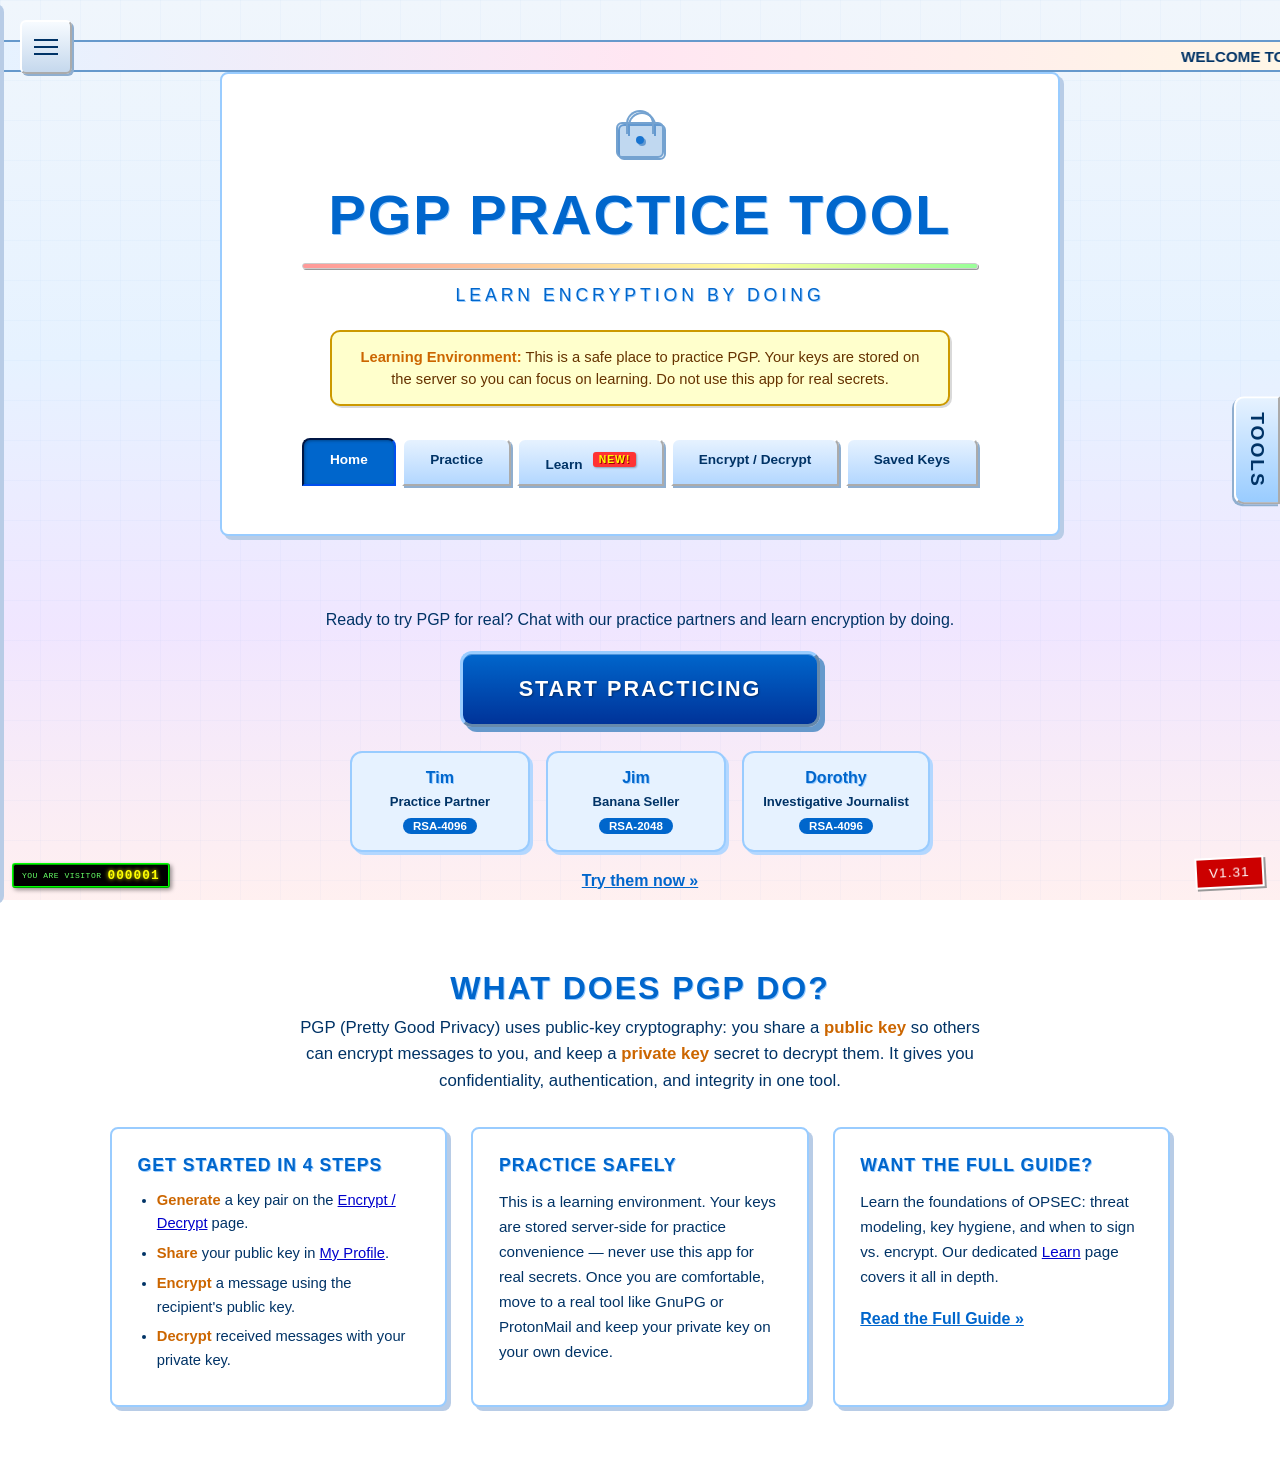
==== index.html @ 7c1e0d6d "V1.31: restyle left sidebar nav links for better spacing and clarity Removed old purple base styles " ====
<!DOCTYPE html>
<html lang="en">
<head>
    <meta charset="UTF-8">
    <meta name="viewport" content="width=device-width, initial-scale=1.0">
    <title>PGP Practice Tool</title>
    <style>
        * {
            margin: 0;
            padding: 0;
            box-sizing: border-box;
        }

        body {
            font-family: 'Segoe UI', Tahoma, Geneva, Verdana, sans-serif;
            background: linear-gradient(135deg, #1a1a2e 0%, #16213e 100%);
            min-height: 100vh;
        }

        /* Y2K retro-futuristic background grid */
        body::before {
            content: '';
            position: fixed;
            top: 0; left: 0; right: 0; bottom: 0;
            background:
                linear-gradient(rgba(157,78,221,0.04) 1px, transparent 1px),
                linear-gradient(90deg, rgba(157,78,221,0.04) 1px, transparent 1px);
            background-size: 44px 44px;
            pointer-events: none;
            z-index: -1;
        }
        body::after {
            content: '';
            position: fixed;
            top: 0; left: 0; right: 0; bottom: 0;
            background: repeating-linear-gradient(
                0deg,
                transparent,
                transparent 2px,
                rgba(0,0,0,0.06) 2px,
                rgba(0,0,0,0.06) 4px
            );
            pointer-events: none;
            z-index: 10000;
            opacity: 0.12;
        }


        /* Menu Button */
        .menu-btn {
            position: fixed;
            top: 20px;
            left: 20px;
            z-index: 1001;
            background: rgba(255, 255, 255, 0.1);
            border: 1px solid rgba(255, 255, 255, 0.2);
            border-radius: 10px;
            padding: 12px;
            cursor: pointer;
            backdrop-filter: blur(10px);
            transition: all 0.3s ease;
        }

        .menu-btn:hover {
            background: rgba(157, 78, 221, 0.3);
            border-color: #9d4edd;
        }

        .menu-btn span {
            display: block;
            width: 24px;
            height: 2px;
            background: #fff;
            margin: 5px 0;
            border-radius: 2px;
            transition: all 0.3s ease;
        }

        .menu-btn.active span:nth-child(1) {
            transform: rotate(45deg) translate(5px, 5px);
        }

        .menu-btn.active span:nth-child(2) {
            opacity: 0;
        }

        .menu-btn.active span:nth-child(3) {
            transform: rotate(-45deg) translate(5px, -5px);
        }

        /* Sidebar */
        .sidebar {
            position: fixed;
            top: 0;
            left: 0;
            width: 350px;
            height: 100vh;
            background: rgba(22, 33, 62, 0.98);
            border-right: 1px solid rgba(157, 78, 221, 0.3);
            padding: 80px 30px 30px 30px;
            transform: translateX(-100%);
            transition: transform 0.3s ease;
            z-index: 1000;
            overflow-y: auto;
        }

        .sidebar.active {
            transform: translateX(0);
        }

        .sidebar-overlay {
            position: fixed;
            top: 0;
            left: 0;
            width: 100%;
            height: 100%;
            background: rgba(0, 0, 0, 0.5);
            z-index: 999;
            opacity: 0;
            visibility: hidden;
            transition: all 0.3s ease;
        }

        .sidebar-overlay.active {
            opacity: 1;
            visibility: visible;
        }

        /* Sidebar Content */
        .sidebar h2 {
            color: #9d4edd;
            font-size: 1.5rem;
            margin-bottom: 1.5rem;
            text-transform: uppercase;
            letter-spacing: 2px;
        }

        .tabs {
            display: flex;
            margin-bottom: 1.5rem;
            border-bottom: 1px solid rgba(157, 78, 221, 0.3);
        }

        .tab-btn {
            flex: 1;
            padding: 12px;
            background: none;
            border: none;
            color: #c77dff;
            cursor: pointer;
            font-size: 0.9rem;
            text-transform: uppercase;
            letter-spacing: 1px;
            transition: all 0.3s ease;
            border-bottom: 2px solid transparent;
        }

        .tab-btn.active {
            color: #9d4edd;
            border-bottom-color: #9d4edd;
        }

        .tab-btn:hover {
            color: #9d4edd;
        }

        .tab-content {
            display: none;
        }

        .tab-content.active {
            display: block;
        }

        .form-group {
            margin-bottom: 1.2rem;
        }

        .form-group label {
            display: block;
            color: #c77dff;
            margin-bottom: 0.5rem;
            font-size: 0.85rem;
            text-transform: uppercase;
            letter-spacing: 1px;
        }

        .form-group input {
            width: 100%;
            padding: 12px 15px;
            background: rgba(255, 255, 255, 0.05);
            border: 1px solid rgba(157, 78, 221, 0.3);
            border-radius: 8px;
            color: #fff;
            font-size: 1rem;
            outline: none;
            transition: all 0.3s ease;
        }

        .form-group input:focus {
            border-color: #9d4edd;
            background: rgba(157, 78, 221, 0.1);
        }

        .form-group input::placeholder {
            color: rgba(255, 255, 255, 0.3);
        }

        .submit-btn {
            width: 100%;
            padding: 14px;
            background: linear-gradient(180deg, #9d4edd 0%, #7b2cbf 100%);
            box-shadow: 0 5px 16px rgba(0,0,0,0.35), inset 0 1px 0 rgba(255,255,255,0.18);
            border: none;
            border-radius: 8px;
            color: #fff;
            font-size: 1rem;
            font-weight: 600;
            text-transform: uppercase;
            letter-spacing: 1px;
            cursor: pointer;
            transition: all 0.3s ease;
        }

        .submit-btn:hover {
            background: linear-gradient(90deg, #9d4edd, #c77dff);
            transform: translateY(-2px);
            box-shadow: 0 4px 15px rgba(157, 78, 221, 0.4);
        }

        .message {
            margin-top: 1rem;
            padding: 10px;
            border-radius: 8px;
            font-size: 0.9rem;
            text-align: center;
            display: none;
        }

        .message.success {
            display: block;
            background: rgba(76, 175, 80, 0.2);
            color: #81c784;
            border: 1px solid rgba(76, 175, 80, 0.3);
        }

        .message.error {
            display: block;
            background: rgba(244, 67, 54, 0.2);
            color: #e57373;
            border: 1px solid rgba(244, 67, 54, 0.3);
        }

        /* Toast Notifications */
        .toast-container {
            position: fixed;
            top: 20px;
            right: 20px;
            z-index: 2000;
            display: flex;
            flex-direction: column;
            gap: 10px;
            max-width: 360px;
        }
        .toast {
            padding: 14px 18px;
            border-radius: 10px;
            font-size: 0.95rem;
            color: #fff;
            backdrop-filter: blur(10px);
            box-shadow: 0 8px 24px rgba(0,0,0,0.4);
            display: flex;
            align-items: center;
            gap: 10px;
            animation: toastSlideIn 0.35s ease;
            transform-origin: top right;
            cursor: default;
        }
        .toast.closing { animation: toastSlideOut 0.25s ease forwards; }
        .toast.success { background: rgba(46, 125, 50, 0.92); border: 1px solid rgba(76, 175, 80, 0.6); }
        .toast.error { background: rgba(183, 28, 28, 0.92); border: 1px solid rgba(244, 67, 54, 0.6); }
        .toast.info { background: rgba(21, 101, 192, 0.92); border: 1px solid rgba(33, 150, 243, 0.6); }
        .toast-close {
            margin-left: auto;
            background: none;
            border: none;
            color: rgba(255,255,255,0.7);
            font-size: 1.1rem;
            cursor: pointer;
            padding: 0 2px;
            line-height: 1;
        }
        .toast-close:hover { color: #fff; }
        @keyframes toastSlideIn {
            from { opacity: 0; transform: translateX(100%) scale(0.95); }
            to { opacity: 1; transform: translateX(0) scale(1); }
        }
        @keyframes toastSlideOut {
            from { opacity: 1; transform: translateX(0) scale(1); }
            to { opacity: 0; transform: translateX(100%) scale(0.95); }
        }

        /* Shake animation for input errors */
        @keyframes shake {
            0%, 100% { transform: translateX(0); }
            20% { transform: translateX(-6px); }
            40% { transform: translateX(6px); }
            60% { transform: translateX(-4px); }
            80% { transform: translateX(4px); }
        }
        .shake { animation: shake 0.4s ease; }
        .input-error {
            border-color: #f44336 !important;
            background: rgba(244, 67, 54, 0.08) !important;
        }

        /* Button loading */
        .submit-btn:disabled {
            opacity: 0.7;
            cursor: not-allowed;
            transform: none !important;
            box-shadow: none !important;
        }
        .spinner {
            display: inline-block;
            width: 14px;
            height: 14px;
            border: 2px solid rgba(255,255,255,0.4);
            border-top-color: #fff;
            border-radius: 50%;
            animation: spin 0.8s linear infinite;
            margin-right: 8px;
            vertical-align: middle;
        }
        @keyframes spin { to { transform: rotate(360deg); } }

        .user-info {
            text-align: center;
            padding: 20px;
            background: rgba(157, 78, 221, 0.1);
            border-radius: 12px;
            border: 1px solid rgba(157, 78, 221, 0.3);
        }

        .user-info h3 {
            color: #9d4edd;
            margin-bottom: 0.5rem;
        }

        .user-info p {
            color: #c77dff;
            font-size: 0.9rem;
            margin-bottom: 1.5rem;
        }

        .logout-btn {
            background: rgba(244, 67, 54, 0.2);
            border: 1px solid rgba(244, 67, 54, 0.4);
            color: #e57373;
            padding: 10px 20px;
            border-radius: 8px;
            cursor: pointer;
            font-size: 0.9rem;
            transition: all 0.3s ease;
        }

        .logout-btn:hover {
            background: rgba(244, 67, 54, 0.3);
        }

        /* Main Content */
        .main-content {
            display: flex;
            flex-direction: column;
            justify-content: center;
            align-items: center;
            min-height: 100vh;
            padding-top: 40px;
        }

        .container {
            text-align: center;
            padding: 3rem 5rem;
            background: linear-gradient(180deg, rgba(255,255,255,0.08) 0%, rgba(255,255,255,0.03) 100%);
            border-radius: 24px;
            backdrop-filter: blur(10px);
            border: 1px solid rgba(199,125,255,0.22);
            box-shadow: 0 12px 40px rgba(0,0,0,0.35), inset 0 1px 0 rgba(255,255,255,0.1);
            margin-bottom: 40px;
        }

        .lock-icon {
            width: 48px;
            height: 36px;
            background: rgba(157, 78, 221, 0.25);
            border: 2px solid rgba(157, 78, 221, 0.6);
            border-radius: 6px;
            margin: 0 auto 1.5rem;
            position: relative;
            opacity: 0.9;
        }
        .lock-icon::before {
            content: '';
            position: absolute;
            top: -14px;
            left: 50%;
            transform: translateX(-50%);
            width: 24px;
            height: 22px;
            border: 2px solid rgba(157, 78, 221, 0.6);
            border-bottom: none;
            border-radius: 24px 24px 0 0;
        }
        .lock-icon::after {
            content: '';
            position: absolute;
            top: 50%;
            left: 50%;
            transform: translate(-50%, -50%);
            width: 8px;
            height: 8px;
            background: #9d4edd;
            border-radius: 50%;
        }

        h1 {
            font-size: 3.5rem;
            font-weight: 700;
            color: #9d4edd;
            letter-spacing: 2px;
            text-transform: uppercase;
            text-shadow: 0 0 24px rgba(157,78,221,0.55), 0 0 48px rgba(157,78,221,0.25);
        }

        .subtitle {
            margin-top: 1rem;
            font-size: 1.1rem;
            color: #c77dff;
            font-weight: 300;
            letter-spacing: 4px;
            text-transform: uppercase;
        }

        .divider {
            width: 60px;
            height: 3px;
            background: linear-gradient(90deg, #7b2cbf, #c77dff);
            margin: 1.5rem auto;
            border-radius: 2px;
        }

        .nav-tabs {
            display: flex;
            gap: 1rem;
            justify-content: center;
            flex-wrap: wrap;
            margin-top: 2rem;
            margin-bottom: 0;
        }
        .nav-tab {
            padding: 12px 26px;
            background: linear-gradient(180deg, rgba(157,78,221,0.25) 0%, rgba(123,44,191,0.35) 100%);
            border: 1px solid rgba(199,125,255,0.45);
            border-radius: 12px;
            color: #c77dff;
            text-decoration: none;
            font-size: 0.88rem;
            font-weight: 600;
            letter-spacing: 2px;
            text-transform: uppercase;
            transition: all 0.3s ease;
            box-shadow: 0 4px 12px rgba(0,0,0,0.2), inset 0 1px 0 rgba(255,255,255,0.08);
        }
        .nav-tab:hover {
            background: linear-gradient(180deg, rgba(157,78,221,0.4) 0%, rgba(123,44,191,0.5) 100%);
            border-color: rgba(199,125,255,0.7);
            color: #fff;
            transform: translateY(-2px);
            box-shadow: 0 6px 20px rgba(157,78,221,0.35), inset 0 1px 0 rgba(255,255,255,0.12);
        }
        .nav-tab.active {
            background: linear-gradient(180deg, #9d4edd 0%, #7b2cbf 100%);
            border-color: #c77dff;
            color: #fff;
            box-shadow: 0 4px 16px rgba(157,78,221,0.5), inset 0 1px 0 rgba(255,255,255,0.2);
        }

                /* Right Sidebar */
        .right-sidebar-toggle {
            position: fixed;
            top: 50%;
            right: 0;
            transform: translateY(-50%);
            z-index: 1001;
            background: linear-gradient(90deg, #7b2cbf, #9d4edd);
            border: none;
            border-radius: 10px 0 0 10px;
            padding: 14px 10px;
            cursor: pointer;
            color: #fff;
            font-size: 1.2rem;
            writing-mode: vertical-rl;
            text-orientation: mixed;
            letter-spacing: 2px;
            text-transform: uppercase;
            font-weight: 600;
            box-shadow: -4px 0 15px rgba(157,78,221,0.3);
            transition: all 0.3s ease;
        }
        .right-sidebar-toggle:hover {
            background: linear-gradient(90deg, #9d4edd, #c77dff);
            padding-right: 16px;
        }
        .right-sidebar {
            position: fixed;
            top: 0;
            right: 0;
            width: 400px;
            height: 100vh;
            background: rgba(22,33,62,0.98);
            border-left: 1px solid rgba(157,78,221,0.3);
            padding: 80px 24px 24px 24px;
            transform: translateX(100%);
            transition: transform 0.3s ease;
            z-index: 1000;
            overflow-y: auto;
            display: flex;
            flex-direction: column;
        }
        .right-sidebar.active { transform: translateX(0); }
        .right-sidebar-overlay {
            position: fixed; top: 0; left: 0;
            width: 100%; height: 100%;
            background: rgba(0,0,0,0.5);
            z-index: 999;
            opacity: 0; visibility: hidden;
            transition: all 0.3s ease;
        }
        .right-sidebar-overlay.active { opacity: 1; visibility: visible; }
        .right-sidebar h2 {
            color: #9d4edd;
            font-size: 1.3rem;
            margin-bottom: 1rem;
            text-transform: uppercase;
            letter-spacing: 2px;
        }
        .right-tabs {
            display: flex;
            margin-bottom: 1rem;
            border-bottom: 1px solid rgba(157,78,221,0.3);
        }
        .right-tab-btn {
            flex: 1; padding: 10px;
            background: none; border: none;
            color: #c77dff;
            cursor: pointer;
            font-size: 0.85rem;
            text-transform: uppercase;
            letter-spacing: 1px;
            transition: all 0.3s ease;
            border-bottom: 2px solid transparent;
        }
        .right-tab-btn.active { color: #9d4edd; border-bottom-color: #9d4edd; }
        .right-tab-btn:hover { color: #9d4edd; }
        .right-tab-content { display: none; flex: 1; }
        .right-tab-content.active { display: flex; flex-direction: column; }
        .notes-toolbar {
            display: flex;
            justify-content: space-between;
            align-items: center;
            margin-bottom: 0.6rem;
        }
        .notes-toolbar h3 {
            color: #9d4edd;
            font-size: 1rem;
            margin: 0;
            text-transform: uppercase;
            letter-spacing: 1px;
        }
        .notes-toolbar .btn-sm {
            padding: 6px 14px;
            background: linear-gradient(90deg, #7b2cbf, #9d4edd);
            border: none;
            border-radius: 6px;
            color: #fff;
            font-size: 0.8rem;
            font-weight: 600;
            cursor: pointer;
            transition: all 0.3s ease;
        }
        .notes-toolbar .btn-sm:hover {
            background: linear-gradient(90deg, #9d4edd, #c77dff);
            transform: translateY(-1px);
        }
        .notes-list {
            list-style: none;
            padding: 0;
            margin: 0 0 0.8rem 0;
            max-height: 140px;
            overflow-y: auto;
            border: 1px solid rgba(157,78,221,0.2);
            border-radius: 8px;
            background: rgba(0,0,0,0.15);
        }
        .notes-list li {
            padding: 8px 12px;
            cursor: pointer;
            color: #c77dff;
            font-size: 0.88rem;
            border-bottom: 1px solid rgba(157,78,221,0.1);
            display: flex;
            justify-content: space-between;
            align-items: center;
            transition: all 0.2s ease;
        }
        .notes-list li:last-child { border-bottom: none; }
        .notes-list li:hover { background: rgba(157,78,221,0.12); color: #fff; }
        .notes-list li.active {
            background: rgba(157,78,221,0.25);
            color: #fff;
            border-left: 3px solid #9d4edd;
        }
        .notes-list li .note-title {
            flex: 1;
            overflow: hidden;
            text-overflow: ellipsis;
            white-space: nowrap;
        }
        .notes-list li .note-del {
            opacity: 0;
            background: none;
            border: none;
            color: #e57373;
            font-size: 1rem;
            cursor: pointer;
            padding: 0 4px;
            transition: opacity 0.2s ease;
        }
        .notes-list li:hover .note-del { opacity: 1; }
        .notes-list li .note-del:hover { color: #ff5252; transform: scale(1.2); }
        .notes-empty {
            text-align: center;
            padding: 1.5rem;
            color: rgba(255,255,255,0.35);
            font-size: 0.85rem;
        }
        .note-title-input {
            width: 100%;
            padding: 8px 12px;
            background: rgba(255,255,255,0.05);
            border: 1px solid rgba(157,78,221,0.3);
            border-radius: 6px;
            color: #fff;
            font-size: 0.95rem;
            font-weight: 600;
            outline: none;
            margin-bottom: 0.5rem;
            transition: all 0.3s ease;
        }
        .note-title-input:focus { border-color: #9d4edd; background: rgba(157,78,221,0.08); }
        .notes-textarea {
            width: 100%;
            flex: 1;
            min-height: 220px;
            padding: 12px;
            background: rgba(255,255,255,0.05);
            border: 1px solid rgba(157,78,221,0.3);
            border-radius: 8px;
            color: #fff;
            font-family: 'Segoe UI', sans-serif;
            font-size: 0.9rem;
            outline: none;
            resize: vertical;
            transition: all 0.3s ease;
        }
        .notes-textarea:focus {
            border-color: #9d4edd;
            background: rgba(157,78,221,0.08);
        }
        .notes-status {
            margin-top: 0.4rem;
            font-size: 0.8rem;
            color: #81c784;
            text-align: right;
            min-height: 1.2rem;
            display: flex;
            justify-content: space-between;
            align-items: center;
        }
        .notes-status .login-hint {
            color: #ffb74d;
            font-size: 0.78rem;
        }
        .saved-keys-list {
            list-style: none;
            padding: 0;
            margin: 0;
        }
        .saved-keys-list li {
            padding: 10px 14px;
            background: rgba(157,78,221,0.08);
            border: 1px solid rgba(157,78,221,0.2);
            border-radius: 8px;
            margin-bottom: 0.5rem;
            color: #c77dff;
            font-size: 0.9rem;
            display: flex;
            align-items: center;
            gap: 8px;
            transition: all 0.2s ease;
        }
        .saved-keys-list li:hover {
            background: rgba(157,78,221,0.2);
            border-color: rgba(157,78,221,0.4);
            color: #fff;
        }
        .saved-keys-list .key-icon { font-size: 1.1rem; }
        .saved-keys-empty {
            color: rgba(255,255,255,0.4);
            font-size: 0.9rem;
            text-align: center;
            padding: 2rem 1rem;
        }

        .note-actions {
            display: flex;
            gap: 6px;
            align-items: center;
        }
        .note-actions .btn-sm {
            font-size: 0.7rem;
            padding: 6px 10px;
        }

        .profile-content p {
            color: #ccc;
            font-size: 0.85rem;
            margin-bottom: 0.8rem;
        }
        .profile-link {
            display: inline-block;
            margin-bottom: 0.8rem;
            color: #9d4edd;
            text-decoration: none;
            font-size: 0.85rem;
            font-weight: 600;
        }
        .profile-link:hover { text-decoration: underline; }
        .profile-status {
            margin-top: 0.5rem;
            font-size: 0.8rem;
            color: #ffb74d;
            min-height: 1.2rem;
        }

        .version-badge {
            position: fixed;
            bottom: 12px;
            right: 16px;
            font-size: 0.7rem;
            color: rgba(255,255,255,0.35);
            font-family: 'Courier New', monospace;
            letter-spacing: 0.05em;
            pointer-events: none;
            z-index: 500;
        }
        .practice-notice {
            max-width: 620px;
            margin: 1.5rem auto 0;
            padding: 14px 18px;
            background: rgba(255, 152, 0, 0.12);
            border: 1px solid rgba(255, 152, 0, 0.35);
            border-radius: 10px;
            color: #ffb74d;
            font-size: 0.92rem;
            line-height: 1.5;
        }
        .practice-notice strong { color: #ff9800; }

        /* Start Practicing CTA */
        .cta-section {
            text-align: center;
            margin: 2rem auto 2.5rem;
            max-width: 900px;
        }
        .cta-section p {
            color: #003366;
            font-size: 1rem;
            margin-bottom: 1.2rem;
            line-height: 1.5;
        }
        .cta-btn {
            display: inline-block;
            padding: 22px 56px;
            font-family: 'Arial Black', 'Arial', sans-serif;
            font-size: 1.35rem;
            font-weight: bold;
            text-transform: uppercase;
            letter-spacing: 2px;
            background: linear-gradient(180deg, #0066cc 0%, #003399 100%);
            color: #ffffff;
            border: 3px outset #99ccff;
            border-radius: 12px;
            box-shadow: 5px 5px 0 #6699cc, inset 0 1px 0 rgba(255,255,255,0.3);
            text-decoration: none;
            text-shadow: 1px 1px 2px rgba(0,0,0,0.4);
            transition: all 0.2s ease;
            cursor: pointer;
        }
        .cta-btn:hover {
            background: linear-gradient(180deg, #0077dd 0%, #0044aa 100%);
            transform: translate(2px, 2px);
            box-shadow: 3px 3px 0 #6699cc, inset 0 1px 0 rgba(255,255,255,0.3);
        }
        .cta-btn:active {
            border-style: inset;
            transform: translate(3px, 3px);
            box-shadow: 2px 2px 0 #6699cc;
        }
        .cta-bot-row {
            display: flex;
            gap: 1rem;
            justify-content: center;
            flex-wrap: wrap;
            margin-top: 1.5rem;
        }
        .cta-bot-card {
            background: #e6f2ff;
            border: 2px solid #99ccff;
            border-radius: 12px;
            padding: 1rem 1.2rem;
            min-width: 180px;
            text-align: center;
            box-shadow: 3px 3px 0 #b3d7ff;
            transition: all 0.2s ease;
        }
        .cta-bot-card:hover {
            border-color: #0066cc;
            box-shadow: 4px 4px 0 #6699cc;
            transform: translateY(-3px);
        }
        .cta-bot-card h3 { color: #0066cc; font-size: 1rem; margin: 0 0 0.3rem; }
        .cta-bot-card .cta-bot-role { color: #003366; font-size: 0.82rem; font-weight: bold; margin: 0 0 0.3rem; }
        .cta-bot-card .cta-bot-key { display:inline-block; background:#0066cc; color:#fff; border-radius:10px; padding:2px 10px; font-size:0.72rem; font-weight:bold; }
        .cta-try-link { display:inline-block; margin-top:1.2rem; font-size:1rem; font-weight:bold; color:#0066cc; text-decoration:underline; }
        .cta-try-link:hover { color:#003399; }

        /* Educational Section */
        .learn-section {
            max-width: 1100px;
            margin: 0 auto;
            padding: 40px 20px 60px;
        }
        .learn-section h2 {
            text-align: center;
            color: #9d4edd;
            font-size: 2rem;
            margin-bottom: 0.5rem;
            text-transform: uppercase;
            letter-spacing: 2px;
        }
        .learn-section .lead {
            text-align: center;
            color: #c77dff;
            font-size: 1.05rem;
            max-width: 700px;
            margin: 0 auto 2rem;
            line-height: 1.6;
        }
        .learn-grid {
            display: grid;
            grid-template-columns: repeat(auto-fit, minmax(280px, 1fr));
            gap: 1.5rem;
        }
        .learn-card {
            background: linear-gradient(180deg, rgba(255,255,255,0.07) 0%, rgba(255,255,255,0.02) 100%);
            border: 1px solid rgba(199,125,255,0.18);
            border-radius: 18px;
            padding: 1.6rem;
            backdrop-filter: blur(10px);
            box-shadow: 0 8px 24px rgba(0,0,0,0.2), inset 0 1px 0 rgba(255,255,255,0.06);
            transition: all 0.3s ease;
        }
        .learn-card:hover {
            border-color: rgba(157, 78, 221, 0.45);
            transform: translateY(-4px);
            box-shadow: 0 12px 32px rgba(157,78,221,0.18), inset 0 1px 0 rgba(255,255,255,0.1);
        }
        .learn-card .icon {
            font-size: 2rem;
            margin-bottom: 0.8rem;
        }
        .learn-card h3 {
            color: #c77dff;
            font-size: 1.1rem;
            margin-bottom: 0.8rem;
            text-transform: uppercase;
            letter-spacing: 1px;
        }
        .learn-card p {
            color: #ddd;
            font-size: 0.95rem;
            line-height: 1.65;
            margin-bottom: 0.8rem;
        }
        .learn-card ul {
            color: #ccc;
            font-size: 0.92rem;
            line-height: 1.6;
            margin-left: 1.2rem;
        }
        .learn-card li {
            margin-bottom: 0.4rem;
        }
        .learn-card .highlight {
            color: #9d4edd;
            font-weight: 600;
        }

/* ===== EARLY 2000s SIMPLE & CLEAR OVERRIDE ===== */
body {
    font-family: 'Verdana', 'Tahoma', 'Arial', sans-serif;
    background: #f0f6fc;
    color: #003366;
}

body::before {
    background-image:
        linear-gradient(rgba(0,102,204,0.05) 1px, transparent 1px),
        linear-gradient(90deg, rgba(0,102,204,0.05) 1px, transparent 1px);
    background-size: 40px 40px;
    opacity: 0.5;
}

body::after { opacity: 0.03; }

h1, h2, h3, .subtitle {
    font-family: 'Arial Black', 'Arial', 'Verdana', sans-serif;
    color: #0066cc !important;
    text-shadow: 1px 1px 0 #99ccff !important;
}

p, li, label, span { color: #003366; }
strong { color: #cc6600; }
a { color: #0000cc; text-decoration: underline; }
a:hover { color: #cc0000; }

.page-header h1::after, .container h1::after {
    background: linear-gradient(90deg, #99ccff, #6699cc, #0066cc, #6699cc, #99ccff);
    border: 2px solid #6699cc;
    box-shadow: 2px 2px 0 #cccccc;
}

.container, .card, .learn-card, .modal-content, .right-sidebar, .sidebar,
.form-section, .key-section, .notes-panel, .saved-keys-section, .practice-section {
    background: #ffffff;
    border: 2px solid #99ccff;
    border-radius: 8px;
    box-shadow: 4px 4px 0 #b8cce6;
}

.learn-card:hover, .card:hover {
    border-color: #6699cc;
    box-shadow: 5px 5px 0 #99bbdd;
}

input, textarea, select, .form-control {
    background: #ffffff !important;
    color: #003366 !important;
    border: 2px inset #b8cce6 !important;
    font-family: 'Courier New', 'Courier', monospace !important;
    box-shadow: inset 1px 1px 3px rgba(0,0,0,0.08);
    border-radius: 4px;
}
input::placeholder, textarea::placeholder { color: #6699cc !important; }

.btn, .btn-primary, .btn-secondary, .btn-success, .btn-danger, .btn-sm,
.submit-btn, .logout-btn, .copy-btn, .tab-btn, .right-tab-btn, .key-btn,
.menu-btn, .action-btns button, .modal-btns button {
    font-family: 'Verdana', 'Arial', sans-serif !important;
    font-weight: bold !important;
    text-transform: none !important;
    letter-spacing: 0 !important;
    border: 2px outset #ffffff !important;
    background: linear-gradient(180deg, #f7fbff 0%, #c5d8ed 100%) !important;
    color: #003366 !important;
    box-shadow: 3px 3px 0 #8faecf !important;
    text-shadow: none !important;
    border-radius: 6px !important;
    cursor: pointer;
}

.btn:hover, .btn-primary:hover, .btn-secondary:hover, .btn-success:hover, .btn-danger:hover, .btn-sm:hover,
.submit-btn:hover, .logout-btn:hover, .copy-btn:hover, .tab-btn:hover, .right-tab-btn:hover, .key-btn:hover,
.menu-btn:hover, .action-btns button:hover, .modal-btns button:hover {
    transform: translate(1px, 1px) !important;
    box-shadow: 2px 2px 0 #8faecf !important;
    border-style: inset !important;
    filter: brightness(1.03);
}

.tab-btn.active, .right-tab-btn.active {
    background: linear-gradient(180deg, #0066cc 0%, #003399 100%) !important;
    color: #ffffff !important;
    border-style: inset !important;
    text-shadow: none !important;
    box-shadow: inset 1px 1px 3px rgba(0,0,0,0.3) !important;
}

.key-btn-copy { background: linear-gradient(180deg, #e6f2ff 0%, #99ccff 100%) !important; color: #003366 !important; }
.key-btn-edit { background: linear-gradient(180deg, #f7fbff 0%, #c5d8ed 100%) !important; color: #003366 !important; }
.key-btn-delete { background: linear-gradient(180deg, #ffdddd 0%, #ee9999 100%) !important; color: #660000 !important; }

.menu-btn {
    background: linear-gradient(180deg, #f7fbff 0%, #c5d8ed 100%) !important;
    border: 2px outset #ffffff !important;
    box-shadow: 2px 2px 0 #8faecf !important;
    border-radius: 6px !important;
}
.menu-btn span { background: #003366 !important; height: 2px !important; border-radius: 0 !important; }

.right-sidebar-toggle {
    background: linear-gradient(180deg, #e6f2ff 0%, #99ccff 100%) !important;
    color: #003366 !important;
    border: 2px outset #ffffff !important;
    box-shadow: -2px 2px 0 #8faecf !important;
    font-family: 'Verdana', sans-serif !important;
    text-shadow: none !important;
}

.version-badge {
    background: #cc0000;
    color: #ffffff;
    border: 2px solid #ffffff;
    box-shadow: 2px 2px 0 #999999;
    font-family: 'Arial Black', sans-serif;
    text-transform: uppercase;
    letter-spacing: 1px;
    transform: rotate(-3deg);
    font-size: 0.85rem;
    padding: 6px 12px;
}

.practice-notice, .learning-warning, .warning-banner {
    background: #ffffcc !important;
    color: #663300 !important;
    border: 2px solid #cc9900 !important;
    font-family: 'Verdana', sans-serif !important;
    text-shadow: none !important;
    box-shadow: 2px 2px 0 #d9d9d9;
}
.practice-notice strong, .learning-warning strong { color: #cc6600 !important; }

.user-info nav a, aside a {
    background: linear-gradient(180deg, #e6f2ff 0%, #b3d7ff 100%) !important;
    color: #003366 !important;
    border: 2px outset #ffffff !important;
    font-family: 'Verdana', sans-serif !important;
    text-shadow: none !important;
    box-shadow: 2px 2px 0 #8faecf !important;
    text-transform: none !important;
    letter-spacing: 0 !important;
    text-decoration: none !important;
    border-radius: 6px !important;
}
.user-info nav a:hover, aside a:hover {
    background: #ffffff !important;
    color: #0066cc !important;
    border-style: inset !important;
}

.nav-tabs { gap: 0.4rem; }
.nav-tab {
    font-family: 'Arial', 'Verdana', sans-serif;
    font-weight: bold;
    text-transform: none;
    letter-spacing: 0;
    font-size: 0.85rem;
    background: linear-gradient(180deg, #e6f2ff 0%, #b3d7ff 100%);
    border: 2px outset #ffffff;
    color: #003366;
    box-shadow: 2px 2px 0 #8faecf;
    text-shadow: none;
    border-radius: 8px 8px 0 0;
}
.nav-tab:hover {
    background: #ffffff;
    color: #0066cc;
    border-color: #0066cc;
    transform: translate(1px, 1px);
    box-shadow: 1px 1px 0 #8faecf;
}
.nav-tab.active {
    background: #0066cc;
    color: #ffffff;
    border-color: #003399;
    border-style: inset;
    box-shadow: inset 1px 1px 3px rgba(0,0,0,0.3);
}

.lock-icon { filter: drop-shadow(2px 2px 0 #6699cc); }
.lock-icon { background: rgba(0,102,204,0.18) !important; border-color: #6699cc !important; }
.lock-icon::before { border-color: #6699cc !important; }
.lock-icon::after { background: #0066cc !important; }

.rainbow-divider {
    height: 6px;
    background: linear-gradient(90deg, #ff9999, #ffcc99, #ffff99, #99ff99, #99ccff, #cc99ff);
    border: 1px solid #cccccc;
    box-shadow: 1px 1px 0 #999999;
    border-radius: 3px;
    margin: 1rem 0;
}

.top-marquee {
    display: block;
    width: 100%;
    background: #e6f2ff;
    border-top: 2px solid #6699cc;
    border-bottom: 2px solid #6699cc;
    color: #003366;
    font-family: 'Verdana', sans-serif;
    text-shadow: none;
    font-size: 0.95rem;
    padding: 0.35rem 0;
}

.message { font-family: 'Verdana', sans-serif; }
.message:empty { display: none; }

/* Homepage readability fix */
.learn-section .lead,
.learn-card p,
.learn-card ul,
.learn-card li,
.learn-card .highlight {
    color: #003366 !important;
}
.learn-card h3 {
    color: #0066cc !important;
}



/* Readability fixes */
.profile-content p { color: #003366 !important; }
.profile-link { color: #0000cc !important; }
    
/* Top-right profile link button */
.profile-link-btn {
    position: fixed;
    top: 16px;
    right: 16px;
    z-index: 1001;
    background: linear-gradient(180deg, #e6f2ff 0%, #b3d7ff 100%);
    border: 2px outset #ffffff;
    border-radius: 8px;
    padding: 8px 18px;
    font-family: 'Verdana', sans-serif;
    font-size: 0.82rem;
    font-weight: bold;
    color: #003366;
    text-decoration: none;
    box-shadow: 2px 2px 0 #8faecf;
    transition: all 0.2s ease;
}
.profile-link-btn:hover {
    background: #ffffff;
    color: #0066cc;
    transform: translate(1px, 1px);
    box-shadow: 1px 1px 0 #8faecf;
}
.profile-link-btn:active {
    border-style: inset;
}

    </style>
<link rel="stylesheet" href="/y2k-fun.css">
</head>
<body>
    <!-- Menu Button -->
    <button class="menu-btn" id="menuBtn" aria-label="Menu">
        <span></span>
        <span></span>
        <span></span>
    </button>

    <!-- Sidebar Overlay -->
    <div class="sidebar-overlay" id="overlay"></div>

    <!-- Sidebar -->
    <aside class="sidebar" id="sidebar">
        <div id="authSection">
            <h2>Account</h2>
            <div class="tabs">
                <button class="tab-btn active" data-tab="register">Register</button>
                <button class="tab-btn" data-tab="login">Login</button>
            </div>

            <!-- Register Form -->
            <div class="tab-content active" id="register">
                <form id="registerForm">
                    <div class="form-group">
                        <label for="regUsername">Username</label>
                        <input type="text" id="regUsername" placeholder="Enter username" required>
                    </div>
                    <div class="form-group">
                        <label for="regPassword">Password</label>
                        <input type="password" id="regPassword" placeholder="Enter password" required minlength="6">
                    </div>
                    <button type="submit" class="submit-btn">Create Account</button>
                    <div class="message" id="regMessage"></div>
                </form>
            </div>

            <!-- Login Form -->
            <div class="tab-content" id="login">
                <form id="loginForm">
                    <div class="form-group">
                        <label for="loginUsername">Username</label>
                        <input type="text" id="loginUsername" placeholder="Enter username" required>
                    </div>
                    <div class="form-group">
                        <label for="loginPassword">Password</label>
                        <input type="password" id="loginPassword" placeholder="Enter password" required>
                    </div>
                    <button type="submit" class="submit-btn">Login</button>
                    <div class="message" id="loginMessage"></div>
                </form>
            </div>
        </div>

        <!-- Logged In View (hidden by default) -->
        <div class="user-info" id="userInfo" style="display: none;">
            <h3>Welcome!</h3>
            <p id="userName">User</p>
                                                <nav class="sidebar-nav" id="sidebarNav">
                <a href="/" class="active">Home</a>
                <a href="/practice.html">Practice</a>
                <a href="/learn.html">Learn</a>
                <a href="/encrypt.html">Encrypt / Decrypt</a>
                <a href="/saved-keys.html">Saved Keys</a>
                <a href="/profile.html">My Profile</a>
            </nav>
            <button class="logout-btn" id="logoutBtn">Logout</button>
        </div>
    </aside>

    <!-- Main Content -->
    <div class="main-content">
    <!-- Early 2000s marquee banner -->
    <marquee class="top-marquee" scrollamount="6" behavior="scroll" direction="left">WELCOME TO SIMPLE ENCRYPTION -- Learn PGP the retro way -- Best viewed in 1024x768 -- Your keys are stored on the server for practice -- Do not use for real secrets -- Click around and have fun!</marquee>

        <div class="container">
            <div class="lock-icon"></div>
            <h1>PGP Practice Tool</h1>
            <div class="rainbow-divider"></div>
            <div class="subtitle">Learn Encryption by Doing</div>
            <div class="practice-notice">
                <strong>Learning Environment:</strong> This is a safe place to practice PGP.
                Your keys are stored on the server so you can focus on learning. Do not use this app for real secrets.
            </div>
                                    <nav class="nav-tabs">
                <a href="/" class="nav-tab active">Home</a>
                <a href="/practice.html" class="nav-tab">Practice</a>
                <a href="/learn.html" class="nav-tab">Learn <span class="new-badge">NEW!</span></a>
                <a href="/encrypt.html" class="nav-tab">Encrypt / Decrypt</a>
                <a href="/saved-keys.html" class="nav-tab">Saved Keys</a>
            </nav>
        </div>

        <!-- Start Practicing CTA -->
        <div class="cta-section">
            <p>Ready to try PGP for real? Chat with our practice partners and learn encryption by doing.</p>
            <a href="/practice.html" class="cta-btn">Start Practicing</a>
            <div class="cta-bot-row">
                <div class="cta-bot-card">
                    <h3>Tim</h3>
                    <p class="cta-bot-role">Practice Partner</p>
                    <span class="cta-bot-key">RSA-4096</span>
                </div>
                <div class="cta-bot-card">
                    <h3>Jim</h3>
                    <p class="cta-bot-role">Banana Seller</p>
                    <span class="cta-bot-key">RSA-2048</span>
                </div>
                <div class="cta-bot-card">
                    <h3>Dorothy</h3>
                    <p class="cta-bot-role">Investigative Journalist</p>
                    <span class="cta-bot-key">RSA-4096</span>
                </div>
            </div>
            <a href="/practice.html" class="cta-try-link">Try them now &raquo;</a>
        </div>

        <!-- What Does PGP Do? (short summary) -->
        <section class="learn-section">
            <h2>What Does PGP Do?</h2>
            <p class="lead">
                PGP (Pretty Good Privacy) uses <span class="highlight">public-key cryptography</span>: you share a
                <strong>public key</strong> so others can encrypt messages to you, and keep a <strong>private key</strong>
                secret to decrypt them. It gives you confidentiality, authentication, and integrity in one tool.
            </p>
            <div class="learn-grid">
                <div class="learn-card">
                    <h3>Get Started in 4 Steps</h3>
                    <ul>
                        <li><strong>Generate</strong> a key pair on the <a href="/encrypt.html" style="color:#0000cc;">Encrypt / Decrypt</a> page.</li>
                        <li><strong>Share</strong> your public key in <a href="/profile.html" style="color:#0000cc;">My Profile</a>.</li>
                        <li><strong>Encrypt</strong> a message using the recipient's public key.</li>
                        <li><strong>Decrypt</strong> received messages with your private key.</li>
                    </ul>
                </div>
                <div class="learn-card">
                    <h3>Practice Safely</h3>
                    <p>
                        This is a learning environment. Your keys are stored server-side for practice convenience —
                        never use this app for real secrets. Once you are comfortable, move to a real tool like GnuPG
                        or ProtonMail and keep your private key on your own device.
                    </p>
                </div>
                <div class="learn-card">
                    <h3>Want the Full Guide?</h3>
                    <p>
                        Learn the foundations of OPSEC: threat modeling, key hygiene, and when to sign vs. encrypt.
                        Our dedicated <a href="/learn.html" style="color:#0000cc;">Learn</a> page covers it all in depth.
                    </p>
                    <a href="/learn.html" style="display:inline-block;margin-top:0.5rem;font-weight:bold;color:#0066cc;">Read the Full Guide &raquo;</a>
                </div>
            </div>
        </section>
    </div>

    <!-- Right Sidebar Toggle -->
            <!-- Right Sidebar Toggle -->
    <button class="right-sidebar-toggle" id="rightSidebarToggle" aria-label="Tools">Tools</button>

    <!-- Right Sidebar Overlay -->
    <div class="right-sidebar-overlay" id="rightSidebarOverlay"></div>

    <!-- Right Sidebar -->
    <aside class="right-sidebar" id="rightSidebar">
        <h2>Tools</h2>
        <div class="right-tabs">
            <button class="right-tab-btn active" data-right-tab="notes">Notes</button>
            <button class="right-tab-btn" data-right-tab="savedKeysList">Saved Keys</button>
            <button class="right-tab-btn" data-right-tab="profile">My Profile</button>
        </div>

        <div class="right-tab-content active" id="notes">
            <div class="notes-toolbar">
                <h3>My Notes</h3>
                <div class="note-actions">
                    <button class="btn-sm" id="encryptNoteBtn" title="Encrypt note with your public key">Encrypt</button>
                    <button class="btn-sm" id="copyNoteBtn" title="Copy note content">Copy</button>
                    <button class="btn-sm" id="newNoteBtn">+ New</button>
                </div>
            </div>
            <ul class="notes-list" id="notesList">
                <li class="notes-empty">Log in to create and save notes.</li>
            </ul>
            <input type="text" class="note-title-input" id="noteTitleInput" placeholder="Note title..." disabled>
            <textarea class="notes-textarea" id="notesTextarea" placeholder="Select or create a note to start writing..." disabled></textarea>
            <div class="notes-status" id="notesStatus"></div>
        </div>

        <div class="right-tab-content" id="savedKeysList">
            <ul class="saved-keys-list" id="savedKeysListItems">
                <li class="saved-keys-empty">Log in to see your saved keys.</li>
            </ul>
        </div>

        <div class="right-tab-content" id="profile">
            <div class="profile-content">
                <p>Your saved public key from <a href="/profile.html" class="profile-link">My Profile</a>. Copy it to encrypt or share.</p>
                <div class="key-box-wrapper">
                    <button class="copy-btn" id="copyProfileKeyBtn">Copy Key</button>
                    <textarea class="key-textarea" id="profilePublicKeyText" readonly>Loading your public key...</textarea>
                </div>
                <div class="profile-status" id="profileKeyStatus"></div>
            </div>
        </div>
    </aside>

<!-- Toast Container -->
    <div class="toast-container" id="toastContainer"></div>

    <script>
        // Menu Toggle
        const menuBtn = document.getElementById('menuBtn');
        const sidebar = document.getElementById('sidebar');
        const overlay = document.getElementById('overlay');

        function toggleMenu() {
            menuBtn.classList.toggle('active');
            sidebar.classList.toggle('active');
            overlay.classList.toggle('active');
        }

        menuBtn.addEventListener('click', toggleMenu);
        overlay.addEventListener('click', toggleMenu);

        // Tab Switching
        document.querySelectorAll('.tab-btn').forEach(btn => {
            btn.addEventListener('click', () => {
                document.querySelectorAll('.tab-btn').forEach(b => b.classList.remove('active'));
                document.querySelectorAll('.tab-content').forEach(c => c.classList.remove('active'));
                btn.classList.add('active');
                document.getElementById(btn.dataset.tab).classList.add('active');
            });
        });

        // ================= Toast Notifications =================
        function showToast(text, type = 'info', duration = 4000) {
            const container = document.getElementById('toastContainer');
            const toast = document.createElement('div');
            toast.className = 'toast ' + type;
            toast.innerHTML = `<span style="flex:1">${escapeHtml(text)}</span><button class="toast-close">&times;</button>`;
            container.appendChild(toast);

            const closeBtn = toast.querySelector('.toast-close');
            closeBtn.addEventListener('click', () => removeToast(toast));

            if (duration > 0) {
                setTimeout(() => removeToast(toast), duration);
            }
        }

        function removeToast(toast) {
            if (!toast.parentNode) return;
            toast.classList.add('closing');
            setTimeout(() => toast.remove(), 300);
        }

        function escapeHtml(str) {
            const div = document.createElement('div');
            div.textContent = str;
            return div.innerHTML;
        }

        function copyToClipboard(text, successMsg) {
            if (text === undefined || text === null || text === '') {
                showToast('Nothing to copy', 'error');
                return;
            }
            navigator.clipboard.writeText(text).then(() => {
                showToast(successMsg, 'success');
            }).catch(() => {
                const ta = document.createElement('textarea');
                ta.value = text;
                ta.setAttribute('readonly', '');
                ta.style.position = 'fixed';
                ta.style.left = '-9999px';
                ta.style.opacity = '0';
                document.body.appendChild(ta);
                ta.focus();
                ta.select();
                try {
                    const ok = document.execCommand('copy');
                    document.body.removeChild(ta);
                    if (ok) showToast(successMsg, 'success');
                    else showToast('Copy failed', 'error');
                } catch (e) {
                    document.body.removeChild(ta);
                    showToast('Copy failed', 'error');
                }
            });
        }

        // ================= Field Validation =================
        function clearFieldError(input) {
            input.classList.remove('input-error', 'shake');
        }

        function setFieldError(input) {
            input.classList.add('input-error', 'shake');
            setTimeout(() => input.classList.remove('shake'), 400);
        }

        function validateUsername(input) {
            clearFieldError(input);
            const val = input.value.trim();
            if (!val) {
                setFieldError(input);
                return 'Username is required.';
            }
            if (val.length < 3) {
                setFieldError(input);
                return 'Username must be at least 3 characters.';
            }
            if (!/^[a-zA-Z0-9_-]+$/.test(val)) {
                setFieldError(input);
                return 'Username can only contain letters, numbers, underscores, and hyphens.';
            }
            return '';
        }

        function validatePassword(input) {
            clearFieldError(input);
            const val = input.value;
            if (!val) {
                setFieldError(input);
                return 'Password is required.';
            }
            if (val.length < 6) {
                setFieldError(input);
                return 'Password must be at least 6 characters.';
            }
            return '';
        }

        // ================= Button Loading =================
        function setLoading(btn, loading) {
            if (loading) {
                btn.disabled = true;
                btn.dataset.originalText = btn.innerHTML;
                btn.innerHTML = '<span class="spinner"></span>Please wait...';
            } else {
                btn.disabled = false;
                btn.innerHTML = btn.dataset.originalText || btn.innerHTML.replace('<span class="spinner"></span>Please wait...', '');
            }
        }

        // ================= Auth UI =================
        async function checkAuth() {
            try {
                const res = await fetch('/api/me');
                const data = await res.json();
                if (data.logged_in) {
                    showLoggedIn(data.username);
                }
            } catch (e) {
                console.error('Auth check failed:', e);
            }
        }

        function showLoggedIn(username) {
            document.getElementById('authSection').style.display = 'none';
            document.getElementById('userInfo').style.display = 'block';
            document.getElementById('userName').textContent = username;
        }

        function showLoggedOut() {
            document.getElementById('authSection').style.display = 'block';
            document.getElementById('userInfo').style.display = 'none';
        }

        function showMessage(elementId, text, type) {
            const el = document.getElementById(elementId);
            el.textContent = text;
            el.className = 'message ' + (type === 'success' ? 'success' : 'error');
            setTimeout(() => {
                el.className = 'message';
                el.textContent = '';
            }, 4000);
        }

        // ================= Register =================
        document.getElementById('registerForm').addEventListener('submit', async (e) => {
            e.preventDefault();
            const usernameInput = document.getElementById('regUsername');
            const passwordInput = document.getElementById('regPassword');
            const btn = e.submitter || e.target.querySelector('.submit-btn');

            const uErr = validateUsername(usernameInput);
            if (uErr) { showToast(uErr, 'error'); return; }
            const pErr = validatePassword(passwordInput);
            if (pErr) { showToast(pErr, 'error'); return; }

            setLoading(btn, true);
            try {
                const res = await fetch('/api/register', {
                    method: 'POST',
                    headers: { 'Content-Type': 'application/json' },
                    body: JSON.stringify({ username: usernameInput.value.trim(), password: passwordInput.value })
                });
                const data = await res.json();
                if (res.ok) {
                    showToast('Account created successfully! You can now log in.', 'success', 5000);
                    document.getElementById('registerForm').reset();
                    document.querySelector('[data-tab="login"]').click();
                } else if (res.status === 409) {
                    setFieldError(usernameInput);
                    showToast(data.error || 'That username is already taken.', 'error');
                } else if (res.status === 400) {
                    showToast(data.error || 'Invalid registration details.', 'error');
                } else {
                    showToast(data.error || 'Registration failed. Please try again.', 'error');
                }
            } catch (err) {
                showToast('Network error: unable to reach the server. Please check your connection.', 'error');
            } finally {
                setLoading(btn, false);
            }
        });

        // Clear field errors on input
        document.getElementById('regUsername').addEventListener('input', function() { clearFieldError(this); });
        document.getElementById('regPassword').addEventListener('input', function() { clearFieldError(this); });

        // ================= Login =================
        document.getElementById('loginForm').addEventListener('submit', async (e) => {
            e.preventDefault();
            const usernameInput = document.getElementById('loginUsername');
            const passwordInput = document.getElementById('loginPassword');
            const btn = e.submitter || e.target.querySelector('.submit-btn');

            const uErr = validateUsername(usernameInput);
            if (uErr) { showToast(uErr, 'error'); return; }
            const pErr = validatePassword(passwordInput);
            if (pErr) { showToast(pErr, 'error'); return; }

            setLoading(btn, true);
            try {
                const res = await fetch('/api/login', {
                    method: 'POST',
                    headers: { 'Content-Type': 'application/json' },
                    body: JSON.stringify({ username: usernameInput.value.trim(), password: passwordInput.value })
                });
                const data = await res.json();
                if (res.ok) {
                    showToast('Welcome back, ' + data.username + '!', 'success');
                    showLoggedIn(data.username);
                    document.getElementById('loginForm').reset();
                } else if (res.status === 401) {
                    setFieldError(usernameInput);
                    setFieldError(passwordInput);
                    showToast(data.error || 'Invalid username or password.', 'error');
                } else {
                    showToast(data.error || 'Login failed. Please try again.', 'error');
                }
            } catch (err) {
                showToast('Network error: unable to reach the server. Please check your connection.', 'error');
            } finally {
                setLoading(btn, false);
            }
        });

        document.getElementById('loginUsername').addEventListener('input', function() { clearFieldError(this); });
        document.getElementById('loginPassword').addEventListener('input', function() { clearFieldError(this); });

        // ================= Logout =================
        document.getElementById('logoutBtn').addEventListener('click', async () => {
            const btn = document.getElementById('logoutBtn');
            const originalText = btn.textContent;
            btn.textContent = 'Logging out...';
            btn.disabled = true;
            try {
                const res = await fetch('/api/logout', { method: 'POST' });
                if (res.ok) {
                    showLoggedOut();
                    showToast('You have been logged out successfully.', 'info');
                } else {
                    showToast('Logout failed. Please try again.', 'error');
                }
            } catch (err) {
                showToast('Network error during logout. Please try again.', 'error');
            } finally {
                btn.textContent = originalText;
                btn.disabled = false;
            }
        });

        // Right Sidebar Toggle
        const rightToggle = document.getElementById('rightSidebarToggle');
        const rightSidebar = document.getElementById('rightSidebar');
        const rightOverlay = document.getElementById('rightSidebarOverlay');
        function toggleRightSidebar() {
            rightToggle.classList.toggle('active');
            rightSidebar.classList.toggle('active');
            rightOverlay.classList.toggle('active');
        }
        rightToggle.addEventListener('click', toggleRightSidebar);
        rightOverlay.addEventListener('click', toggleRightSidebar);

        // Right Sidebar Tab Switching
        document.querySelectorAll('.right-tab-btn').forEach(btn => {
            btn.addEventListener('click', () => {
                document.querySelectorAll('.right-tab-btn').forEach(b => b.classList.remove('active'));
                document.querySelectorAll('.right-tab-content').forEach(c => c.classList.remove('active'));
                btn.classList.add('active');
                document.getElementById(btn.dataset.rightTab).classList.add('active');
            });
        });


        // ========= Client-Side Crypto Helpers =========
        function b64ToBuf(b64) {
            const binary = atob(b64);
            const bytes = new Uint8Array(binary.length);
            for (let i = 0; i < binary.length; i++) bytes[i] = binary.charCodeAt(i);
            return bytes;
        }
        function bufToB64(buf) {
            let binary = '';
            const bytes = new Uint8Array(buf);
            for (let i = 0; i < bytes.byteLength; i++) binary += String.fromCharCode(bytes[i]);
            return btoa(binary);
        }
        async function deriveKey(password, saltArray) {
            const enc = new TextEncoder();
            const keyMaterial = await crypto.subtle.importKey(
                "raw", enc.encode(password), {name: "PBKDF2"}, false, ["deriveKey"]
            );
            return crypto.subtle.deriveKey(
                {name: "PBKDF2", salt: new Uint8Array(saltArray), iterations: 100000, hash: "SHA-256"},
                keyMaterial, {name: "AES-GCM", length: 256}, false, ["encrypt", "decrypt"]
            );
        }
        async function encryptPrivateKey(armoredPrivateKey, password) {
            const enc = new TextEncoder();
            const salt = Array.from(crypto.getRandomValues(new Uint8Array(16)));
            const iv = Array.from(crypto.getRandomValues(new Uint8Array(12)));
            const key = await deriveKey(password, salt);
            const ciphertext = await crypto.subtle.encrypt(
                {name: "AES-GCM", iv: new Uint8Array(iv)}, key, enc.encode(armoredPrivateKey)
            );
            return { ciphertext: bufToB64(ciphertext), salt: bufToB64(salt), iv: bufToB64(iv) };
        }
        async function decryptPrivateKey(encryptedData, password) {
            const salt = b64ToBuf(encryptedData.salt);
            const iv = b64ToBuf(encryptedData.iv);
            const ciphertext = b64ToBuf(encryptedData.ciphertext);
            const key = await deriveKey(password, salt);
            const decrypted = await crypto.subtle.decrypt({name: "AES-GCM", iv}, key, ciphertext);
            return new TextDecoder().decode(decrypted);
        }

        // Notes Manager
        let notes = [];
        let currentNoteId = null;
        let notesSaveTimeout;
        const notesList = document.getElementById('notesList');
        const noteTitleInput = document.getElementById('noteTitleInput');
        const notesTextarea = document.getElementById('notesTextarea');
        const notesStatus = document.getElementById('notesStatus');
        const newNoteBtn = document.getElementById('newNoteBtn');

        async function loadNotes() {
            try {
                const res = await fetch('/api/notes', { cache: 'no-store' });
                const data = await res.json();
                if (res.ok && data.notes) {
                    notes = data.notes;
                    renderNotesList();
                    if (notes.length > 0 && !currentNoteId) selectNote(notes[0].id);
                } else if (res.status === 401) {
                    notes = [];
                    notesList.innerHTML = '<li class="notes-empty">Log in to create and save notes.</li>';
                    noteTitleInput.disabled = true;
                    notesTextarea.disabled = true;
                    newNoteBtn.disabled = true;
                    notesStatus.innerHTML = '<span class="login-hint">Login required for persistent notes</span>';
                } else {
                    notesStatus.textContent = 'Could not load notes.';
                }
            } catch (e) { notesStatus.textContent = 'Network error loading notes.'; }
        }

        function renderNotesList() {
            if (notes.length === 0) {
                notesList.innerHTML = '<li class="notes-empty">No notes yet — just start typing below!</li>';
                noteTitleInput.value = '';
                notesTextarea.value = '';
                noteTitleInput.disabled = false;
                notesTextarea.disabled = false;
                noteTitleInput.placeholder = 'Give your note a title...';
                notesTextarea.placeholder = 'Start typing to create your first note...';
                currentNoteId = null;
                return;
            }
            notesList.innerHTML = notes.map(n => {
                const isActive = n.id === currentNoteId ? 'active' : '';
                const title = (n.title || 'Untitled').replace(/&/g,'&amp;').replace(/</g,'&lt;').replace(/>/g,'&gt;');
                return '<li class="' + isActive + '" data-id="' + n.id + '"><span class="note-title">' + title + '</span><button class="note-del" title="Delete">&times;</button></li>';
            }).join('');
            notesList.querySelectorAll('li[data-id]').forEach(li => {
                li.addEventListener('click', (e) => {
                    if (e.target.classList.contains('note-del')) return;
                    selectNote(parseInt(li.dataset.id));
                });
                const delBtn = li.querySelector('.note-del');
                if (delBtn) {
                    delBtn.addEventListener('click', (e) => {
                        e.stopPropagation();
                        deleteNote(parseInt(li.dataset.id));
                    });
                }
            });
        }

        function selectNote(id) {
            currentNoteId = id;
            const note = notes.find(n => n.id === id);
            if (!note) return;
            noteTitleInput.value = note.title || '';
            notesTextarea.value = note.content || '';
            noteTitleInput.disabled = false;
            notesTextarea.disabled = false;
            renderNotesList();
            notesStatus.textContent = '';
        }

        async function saveCurrentNote() {
            if (!currentNoteId) {
                var _title = noteTitleInput.value.trim() || 'New Note';
                var _content = notesTextarea.value;
                notesStatus.textContent = 'Creating...';
                try {
                    var res = await fetch('/api/notes', { method: 'POST', headers: { 'Content-Type': 'application/json' }, body: JSON.stringify({ title: _title, content: _content }) });
                    var data = await res.json();
                    if (res.ok) {
                        notes.unshift({ id: data.id, title: _title, content: _content, updated_at: new Date().toISOString() });
                        currentNoteId = data.id;
                        renderNotesList();
                        noteTitleInput.value = _title; notesTextarea.value = _content;
                        noteTitleInput.disabled = false; notesTextarea.disabled = false;
                        notesStatus.textContent = 'Saved.'; setTimeout(() => { if (notesStatus.textContent === 'Saved.') notesStatus.textContent = ''; }, 2000);
                    } else { notesStatus.textContent = 'Failed to create note.'; }
                } catch (e) { notesStatus.textContent = 'Network error.'; }
                return;
            }
            notesStatus.textContent = 'Saving...';
            clearTimeout(notesSaveTimeout);
            notesSaveTimeout = setTimeout(async () => {
                try {
                    const res = await fetch('/api/notes/' + currentNoteId, {
                        method: 'PUT',
                        headers: { 'Content-Type': 'application/json' },
                        body: JSON.stringify({ title: noteTitleInput.value.trim(), content: notesTextarea.value })
                    });
                    if (res.ok) {
                        const note = notes.find(n => n.id === currentNoteId);
                        if (note) { note.title = noteTitleInput.value.trim(); note.content = notesTextarea.value; }
                        renderNotesList();
                        notesStatus.textContent = 'Saved.';
                        setTimeout(() => { if (notesStatus.textContent === 'Saved.') notesStatus.textContent = ''; }, 2000);
                    } else { notesStatus.textContent = 'Save failed.'; }
                } catch (e) { notesStatus.textContent = 'Network error saving.'; }
            }, 800);
        }

        async function createNewNote() {
            notesStatus.textContent = 'Creating...';
            try {
                const res = await fetch('/api/notes', {
                    method: 'POST',
                    headers: { 'Content-Type': 'application/json' },
                    body: JSON.stringify({ title: 'New Note', content: '' })
                });
                const data = await res.json();
                if (res.ok) {
                    notes.unshift({ id: data.id, title: data.title, content: '', updated_at: new Date().toISOString() });
                    renderNotesList();
                    selectNote(data.id);
                    notesStatus.textContent = 'Created.';
                    setTimeout(() => notesStatus.textContent = '', 2000);
                } else { notesStatus.textContent = 'Failed to create note.'; }
            } catch (e) { notesStatus.textContent = 'Network error.'; }
        }

        async function deleteNote(id) {
            if (!confirm('Delete this note?')) return;
            try {
                const res = await fetch('/api/notes/' + id, { method: 'DELETE' });
                if (res.ok) {
                    notes = notes.filter(n => n.id !== id);
                    if (currentNoteId === id) {
                        currentNoteId = null;
                        noteTitleInput.value = '';
                        notesTextarea.value = '';
                    }
                    renderNotesList();
                    if (notes.length > 0 && !currentNoteId) selectNote(notes[0].id);
                    notesStatus.textContent = 'Deleted.';
                    setTimeout(() => notesStatus.textContent = '', 2000);
                } else { notesStatus.textContent = 'Delete failed.'; }
            } catch (e) { notesStatus.textContent = 'Network error.'; }
        }


        function isPgpEncrypted(text) {
            return text.trim().includes('-----BEGIN PGP MESSAGE-----');
        }
        async function getUserPublicKey() {
            try {
                const res = await fetch('/api/me');
                const data = await res.json();
                if (data.logged_in && data.public_key) return data.public_key;
            } catch (e) {}
            return null;
        }
        async function encryptNoteContent() {
            if (!currentNoteId) { showToast('Select a note first', 'error'); return; }
            const content = notesTextarea.value.trim();
            if (!content) { showToast('Note is empty', 'error'); return; }
            if (isPgpEncrypted(content)) { showToast('Note is already encrypted', 'info'); return; }
            const pubKeyText = await getUserPublicKey();
            if (!pubKeyText) { showToast('Save a public key in your profile first', 'error'); return; }
            showToast('Encrypting...', 'info');
            try {
                const res = await fetch('/api/encrypt', {
                    method: 'POST',
                    headers: { 'Content-Type': 'application/json' },
                    body: JSON.stringify({ message: content, public_key: pubKeyText })
                });
                const data = await res.json();
                if (res.ok) {
                    notesTextarea.value = data.encrypted;
                    saveCurrentNote();
                    showToast('Note encrypted!', 'success');
                } else {
                    showToast(data.error || 'Encryption failed', 'error');
                }
            } catch (e) { showToast('Encryption failed: ' + e.message, 'error'); }
        }

        async function decryptNoteContent() {
            if (!currentNoteId) { showToast('Select a note first', 'error'); return; }
            const content = notesTextarea.value.trim();
            if (!content) { showToast('Note is empty', 'error'); return; }
            if (!isPgpEncrypted(content)) { showToast('Note does not appear to be encrypted', 'error'); return; }
            const privateKey = prompt('Paste your private key to decrypt:');
            if (!privateKey) return;
            const pubKeyText = await getUserPublicKey();
            if (!pubKeyText) { showToast('No public key saved to profile', 'error'); return; }
            showToast('Decrypting...', 'info');
            try {
                const res = await fetch('/api/decrypt', {
                    method: 'POST',
                    headers: { 'Content-Type': 'application/json' },
                    body: JSON.stringify({ message: content, public_key: pubKeyText, private_key: privateKey })
                });
                const data = await res.json();
                if (res.ok) {
                    notesTextarea.value = data.decrypted;
                    saveCurrentNote();
                    showToast('Note decrypted!', 'success');
                } else {
                    showToast(data.error || 'Decryption failed', 'error');
                }
            } catch (e) { showToast('Decryption failed: ' + e.message, 'error'); }
        }

        newNoteBtn.addEventListener('click', createNewNote);
        noteTitleInput.addEventListener('input', saveCurrentNote);
        notesTextarea.addEventListener('input', saveCurrentNote);
        document.getElementById('encryptNoteBtn').addEventListener('click', encryptNoteContent);
        document.getElementById('copyNoteBtn').addEventListener('click', () => {
            const content = notesTextarea.value;
            if (!content.trim()) { showToast('Note is empty', 'error'); return; }
            copyToClipboard(content, 'Note copied!');
        });
        loadNotes();

        // Saved Keys List
        async function loadSavedKeysList() {
            const list = document.getElementById('savedKeysListItems');
            try {
                const res = await fetch('/api/saved-keys');
                const data = await res.json();
                if (res.ok && data.keys && data.keys.length > 0) {
                    list.innerHTML = data.keys.map(k => '<li> ' + (k.name || 'Unnamed').replace(/&/g,'&amp;').replace(/</g,'&lt;').replace(/>/g,'&gt;') + '</li>').join('');
                } else if (res.status === 401) {
                    list.innerHTML = '<li class="saved-keys-empty">Log in to see your saved keys.</li>';
                } else { list.innerHTML = '<li class="saved-keys-empty">No saved keys yet.</li>'; }
            } catch (e) { list.innerHTML = '<li class="saved-keys-empty">Could not load saved keys.</li>'; }
        }
        loadSavedKeysList();

        // Profile Key
        async function loadProfileKey() {
            const ta = document.getElementById('profilePublicKeyText');
            const status = document.getElementById('profileKeyStatus');
            try {
                const res = await fetch('/api/me', { cache: 'no-store' });
                const data = await res.json();
                if (data.logged_in && data.public_key) {
                    ta.value = data.public_key;
                    ta.classList.add('loaded');
                    status.textContent = '';
                } else if (data.logged_in) {
                    ta.value = 'No public key saved. Go to My Profile to save one.';
                    ta.classList.remove('loaded');
                    status.innerHTML = 'Tip: <a href="/profile.html" class="profile-link">save your public key</a> in My Profile.';
                } else {
                    ta.value = 'Log in to see your public key.';
                    ta.classList.remove('loaded');
                    status.textContent = 'Tip: log in to use your profile key.';
                }
            } catch (e) {
                ta.value = 'Could not load public key.';
                status.textContent = 'Network error loading profile key.';
            }
        }

        document.getElementById('copyProfileKeyBtn').addEventListener('click', () => {
            const ta = document.getElementById('profilePublicKeyText');
            const text = ta.value.trim();
            if (!text || text.startsWith('Log in') || text.startsWith('No public') || text.startsWith('Could not')) {
                showToast('No key to copy', 'error');
                return;
            }
            copyToClipboard(text, 'Public key copied!');
        });
        loadProfileKey();

        checkAuth();
    </script>
    <script src="/intro.js"></script>
    <div class="version-badge">V1.31</div>
<script src="/y2k-fun.js"></script>
</body>
</html>
---- y2k-fun.css ----
/* ===== Y2K Fun Touches ===== */
/* Subtle, animated early-2000s flair that doesn't clutter pages. */

/* 0. Colorful page background — soft Y2K gradient with pastel tint */
body {
    background: linear-gradient(180deg, #f0f6fc 0%, #e6f2ff 40%, #f0e6ff 70%, #fff0f0 100%) !important;
    background-attachment: fixed !important;
}

/* 0a. Card top accent bar — thin colorful strip on each card */
.card {
    border-top: 3px solid transparent !important;
    border-image: linear-gradient(90deg, #ff9999, #ffcc99, #ffff99, #99ff99, #99ccff, #cc99ff) 1 !important;
    border-image-slice: 1 !important;
}

/* 0b. Card heading underline — colorful gradient line under h2 */
.card h2 {
    border-bottom: 2px solid #99ccff;
    padding-bottom: 0.5rem;
    position: relative;
}
.card h2::after {
    content: '';
    position: absolute;
    left: 0;
    bottom: -2px;
    width: 100%;
    height: 2px;
    background: linear-gradient(90deg, #ff9999, #ffcc99, #ffff99, #99ff99, #99ccff, #cc99ff);
}

/* 0c. Sidebar header accent */
.sidebar h2, .right-sidebar h2 {
    border-bottom: 2px solid transparent !important;
    border-image: linear-gradient(90deg, #ff9999, #99ccff, #cc99ff) 1 !important;
    border-image-slice: 1 !important;
}

/* 0d. Input focus glow — pastel ring */
input:focus, textarea:focus, select:focus {
    box-shadow: 0 0 8px rgba(102, 153, 255, 0.4) !important;
    border-color: #6699cc !important;
}

/* 0e. Button rainbow hover trail */
.btn-primary:hover, .submit-btn:hover {
    box-shadow: 2px 2px 0 #336699, 0 0 12px rgba(0, 102, 204, 0.3) !important;
}

/* 1. Animated rainbow divider — gradient slowly shifts */
.rainbow-divider {
    background: linear-gradient(90deg, #ff9999, #ffcc99, #ffff99, #99ff99, #99ccff, #cc99ff, #ff9999);
    background-size: 200% 100%;
    animation: rainbow-slide 8s linear infinite;
}
@keyframes rainbow-slide {
    0% { background-position: 0% 50%; }
    100% { background-position: 200% 50%; }
}

/* 2. CTA button glow pulse — eye-catching but subtle */
.cta-btn {
    animation: cta-glow 2.5s ease-in-out infinite;
}
@keyframes cta-glow {
    0%, 100% { box-shadow: 5px 5px 0 #6699cc, inset 0 1px 0 rgba(255,255,255,0.3), 0 0 0 rgba(0,102,204,0); }
    50% { box-shadow: 5px 5px 0 #6699cc, inset 0 1px 0 rgba(255,255,255,0.3), 0 0 24px rgba(0,102,204,0.6); }
}

/* 3. Page title shimmer — animated gradient on the main h1 */
.page-header h1 {
    background: linear-gradient(90deg, #003366, #0066cc, #3399ff, #0066cc, #003366);
    background-size: 200% auto;
    -webkit-background-clip: text;
    background-clip: text;
    -webkit-text-fill-color: transparent;
    animation: title-shimmer 6s linear infinite;
}
@keyframes title-shimmer {
    0% { background-position: 0% center; }
    100% { background-position: 200% center; }
}
/* Fallback for browsers without background-clip text support */
@supports not (background-clip: text) {
    .page-header h1 { -webkit-text-fill-color: initial; }
}

/* 4. "NEW!" blinking badge — classic Y2K */
.new-badge {
    display: inline-block;
    background: #ff3333;
    color: #ffff00;
    font-family: 'Arial Black', 'Arial', sans-serif;
    font-size: 0.65rem;
    font-weight: bold;
    padding: 2px 6px;
    border-radius: 3px;
    margin-left: 0.4rem;
    vertical-align: super;
    text-transform: uppercase;
    letter-spacing: 1px;
    text-shadow: 1px 1px 0 #990000;
    animation: new-blink 1.2s steps(2, start) infinite;
    box-shadow: 1px 1px 2px rgba(0,0,0,0.3);
}
@keyframes new-blink {
    0%, 50% { opacity: 1; }
    51%, 100% { opacity: 0.3; }
}

/* 5. Hit counter — classic Y2K odometer widget */
.hit-counter {
    position: fixed;
    bottom: 12px;
    left: 12px;
    z-index: 9000;
    background: #000;
    border: 2px ridge #00ff00;
    border-radius: 3px;
    padding: 3px 8px;
    font-family: 'Courier New', monospace;
    font-size: 0.8rem;
    color: #00ff00;
    text-shadow: 0 0 4px #00ff00;
    box-shadow: 2px 2px 4px rgba(0,0,0,0.4);
    display: flex;
    align-items: center;
    gap: 6px;
    user-select: none;
}
.hit-counter::before {
    content: 'YOU ARE VISITOR';
    font-size: 0.5rem;
    color: #66ff66;
    text-shadow: none;
    letter-spacing: 0.5px;
}
.hit-counter .counter-digits {
    color: #ffff00;
    text-shadow: 0 0 4px #ffff00;
    font-weight: bold;
    letter-spacing: 1px;
}
@media (max-width: 600px) {
    .hit-counter { font-size: 0.7rem; padding: 2px 6px; }
    .hit-counter::before { font-size: 0.45rem; }
}

/* 6. Nav-tab glow on hover — subtle neon edge */
.nav-tab:hover {
    box-shadow: 2px 2px 0 #8faecf, 0 0 10px rgba(0,102,204,0.4) !important;
}

/* 7. Marquee banner — colorful gradient background instead of flat */
.top-marquee {
    background: linear-gradient(90deg, #e6f2ff, #ffe6f2, #fff6e6, #e6ffe6, #e6f2ff) !important;
    background-size: 200% 100% !important;
    animation: marquee-bg 20s linear infinite;
    font-weight: bold !important;
}
@keyframes marquee-bg {
    0% { background-position: 0% 50%; }
    100% { background-position: 200% 50%; }
}

/* 8. Page header subtitle — pastel gradient text */
.page-header .subtitle {
    background: linear-gradient(90deg, #0066cc, #9d4edd, #0066cc);
    background-size: 200% auto;
    -webkit-background-clip: text;
    background-clip: text;
    -webkit-text-fill-color: transparent;
    animation: subtitle-shimmer 5s linear infinite;
    font-weight: bold;
}
@keyframes subtitle-shimmer {
    0% { background-position: 0% center; }
    100% { background-position: 200% center; }
}
@supports not (background-clip: text) {
    .page-header .subtitle { -webkit-text-fill-color: initial; color: #0066cc; }
}

/* 9. Submit button gradient — colorful Y2K glossy */
.submit-btn, .btn-primary {
    background: linear-gradient(180deg, #3399ff 0%, #0066cc 50%, #004499 100%) !important;
    border: 2px outset #66a3ff !important;
}
.submit-btn:hover, .btn-primary:hover {
    background: linear-gradient(180deg, #4da6ff 0%, #0077dd 50%, #0055aa 100%) !important;
}

/* 10. Right sidebar — pastel top border */
.right-sidebar {
    border-top: 3px solid transparent !important;
    border-image: linear-gradient(90deg, #cc99ff, #99ccff, #ff9999) 1 !important;
    border-image-slice: 1 !important;
}

/* 11. Toast notifications — colorful border */
.toast {
    border-left: 4px solid !important;
}
.toast.success { border-left-color: #4caf50 !important; }
.toast.error { border-left-color: #e07a7e !important; }
.toast.info { border-left-color: #6699cc !important; }

/* Respect reduced-motion preference */
@media (prefers-reduced-motion: reduce) {
    .rainbow-divider,
    .cta-btn,
    .page-header h1,
    .page-header .subtitle,
    .new-badge,
    .top-marquee {
        animation: none !important;
    }
}
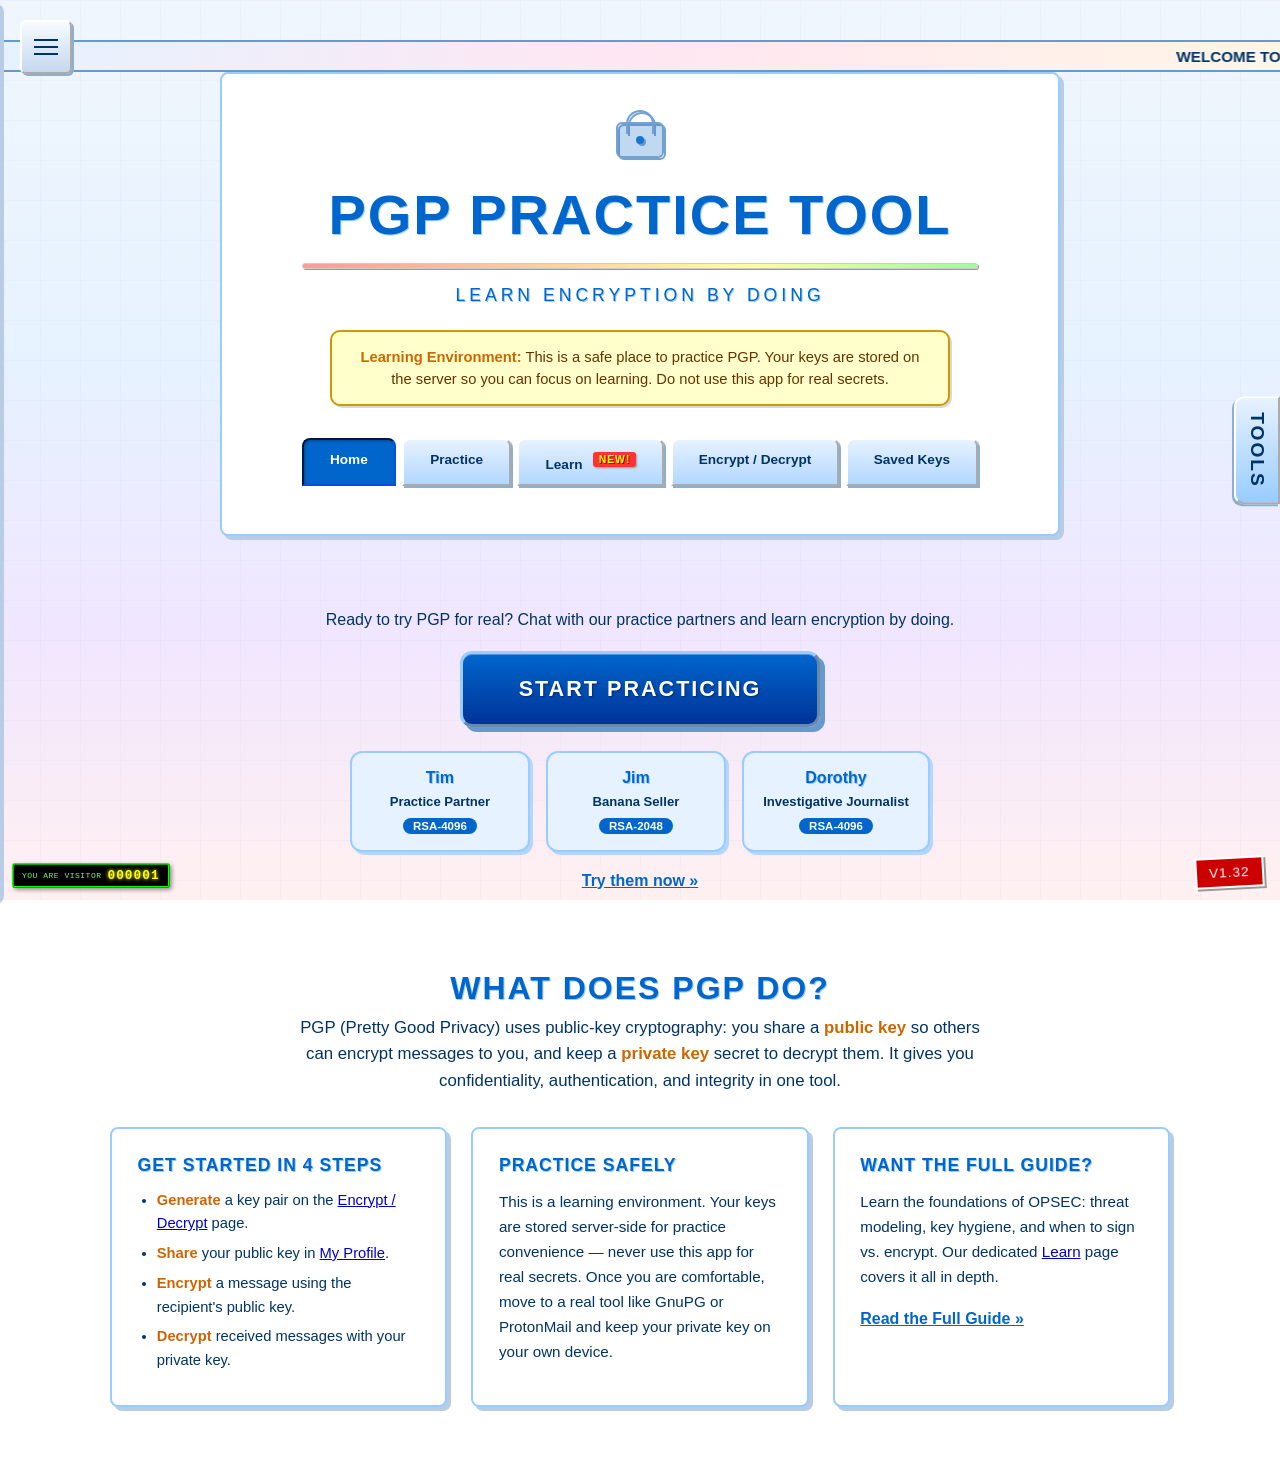
==== commit 3491b0b5: "V1.32: reorganize learn tabs by difficulty, add air-gap + advanced OPSEC, move comparison visualizer" ====
--- a/index.html
+++ b/index.html
@@ -2008,7 +2008,7 @@
         checkAuth();
     </script>
     <script src="/intro.js"></script>
-    <div class="version-badge">V1.31</div>
+    <div class="version-badge">V1.32</div>
 <script src="/y2k-fun.js"></script>
 </body>
 </html>
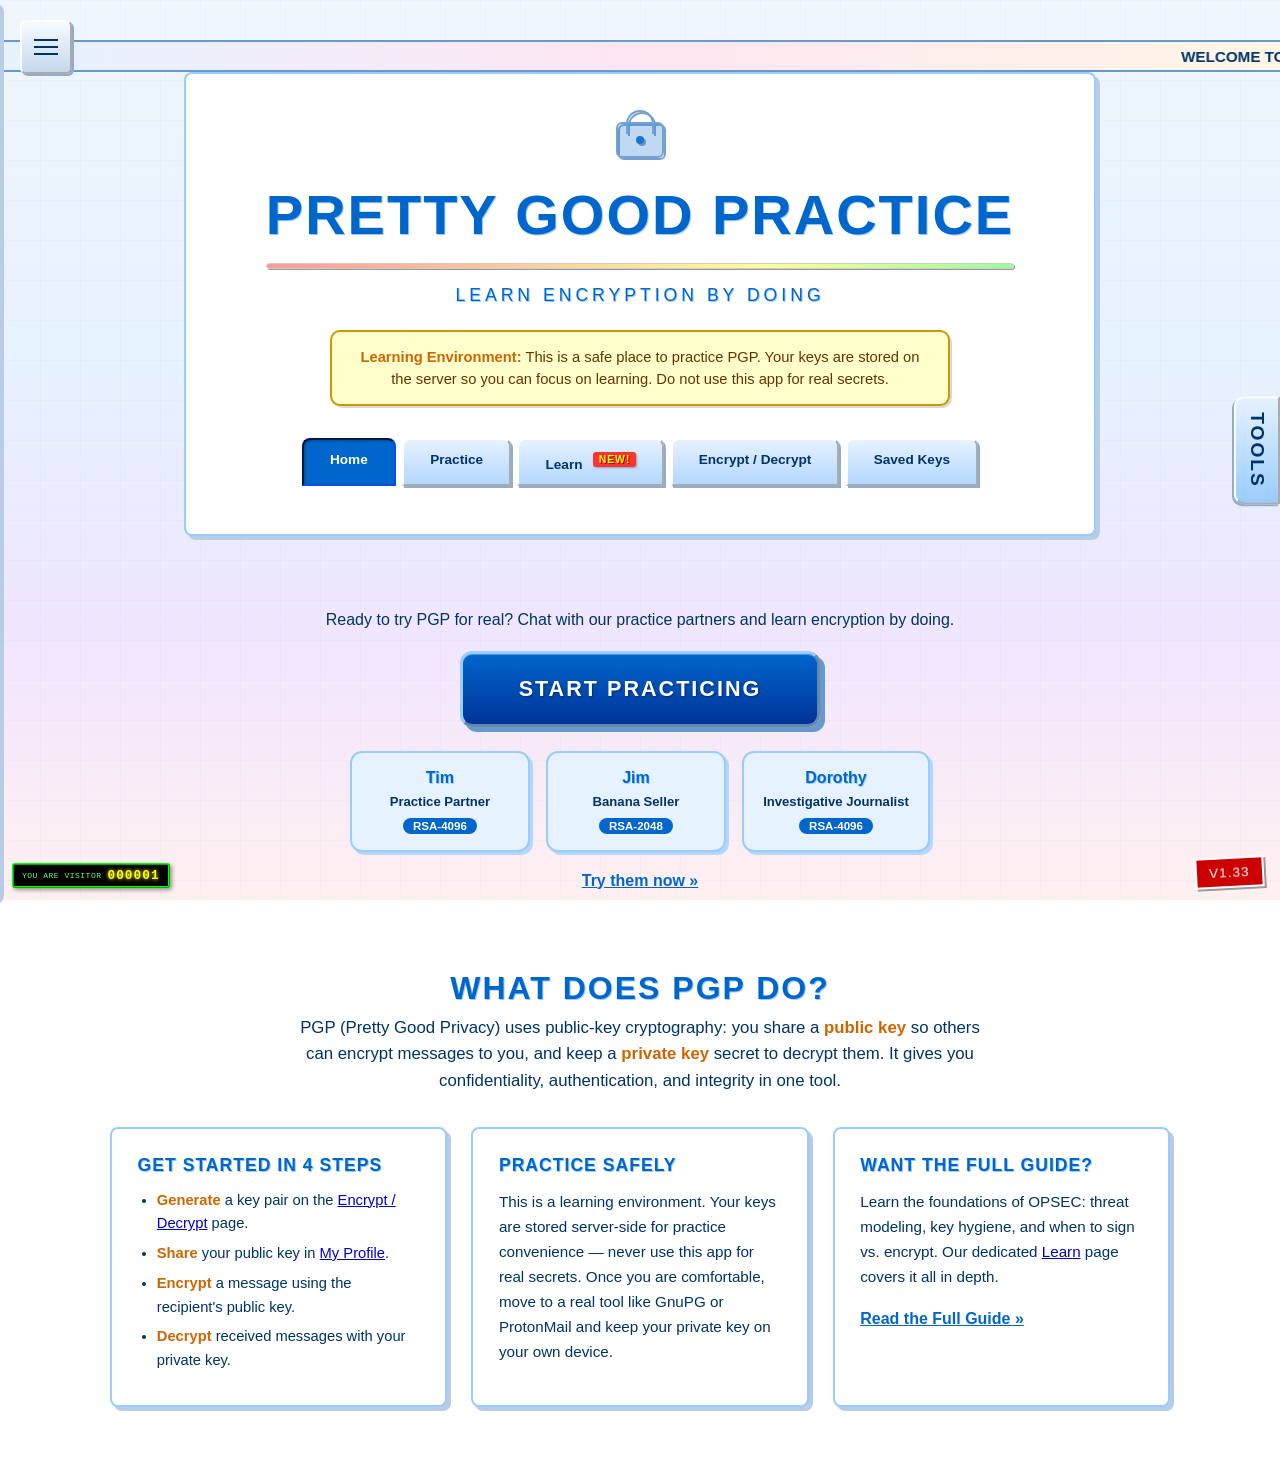
==== commit f885078e: "V1.33: rename site to 'Pretty Good Practice' Changed all references from 'Simple Encryption' / 'PGP " ====
--- a/index.html
+++ b/index.html
@@ -3,7 +3,7 @@
 <head>
     <meta charset="UTF-8">
     <meta name="viewport" content="width=device-width, initial-scale=1.0">
-    <title>PGP Practice Tool</title>
+    <title>Pretty Good Practice</title>
     <style>
         * {
             margin: 0;
@@ -1249,11 +1249,11 @@
     <!-- Main Content -->
     <div class="main-content">
     <!-- Early 2000s marquee banner -->
-    <marquee class="top-marquee" scrollamount="6" behavior="scroll" direction="left">WELCOME TO SIMPLE ENCRYPTION -- Learn PGP the retro way -- Best viewed in 1024x768 -- Your keys are stored on the server for practice -- Do not use for real secrets -- Click around and have fun!</marquee>
+    <marquee class="top-marquee" scrollamount="6" behavior="scroll" direction="left">WELCOME TO PRETTY GOOD PRACTICE -- Learn PGP the retro way -- Best viewed in 1024x768 -- Your keys are stored on the server for practice -- Do not use for real secrets -- Click around and have fun!</marquee>
 
         <div class="container">
             <div class="lock-icon"></div>
-            <h1>PGP Practice Tool</h1>
+            <h1>Pretty Good Practice</h1>
             <div class="rainbow-divider"></div>
             <div class="subtitle">Learn Encryption by Doing</div>
             <div class="practice-notice">
@@ -2008,7 +2008,7 @@
         checkAuth();
     </script>
     <script src="/intro.js"></script>
-    <div class="version-badge">V1.32</div>
+    <div class="version-badge">V1.33</div>
 <script src="/y2k-fun.js"></script>
 </body>
 </html>
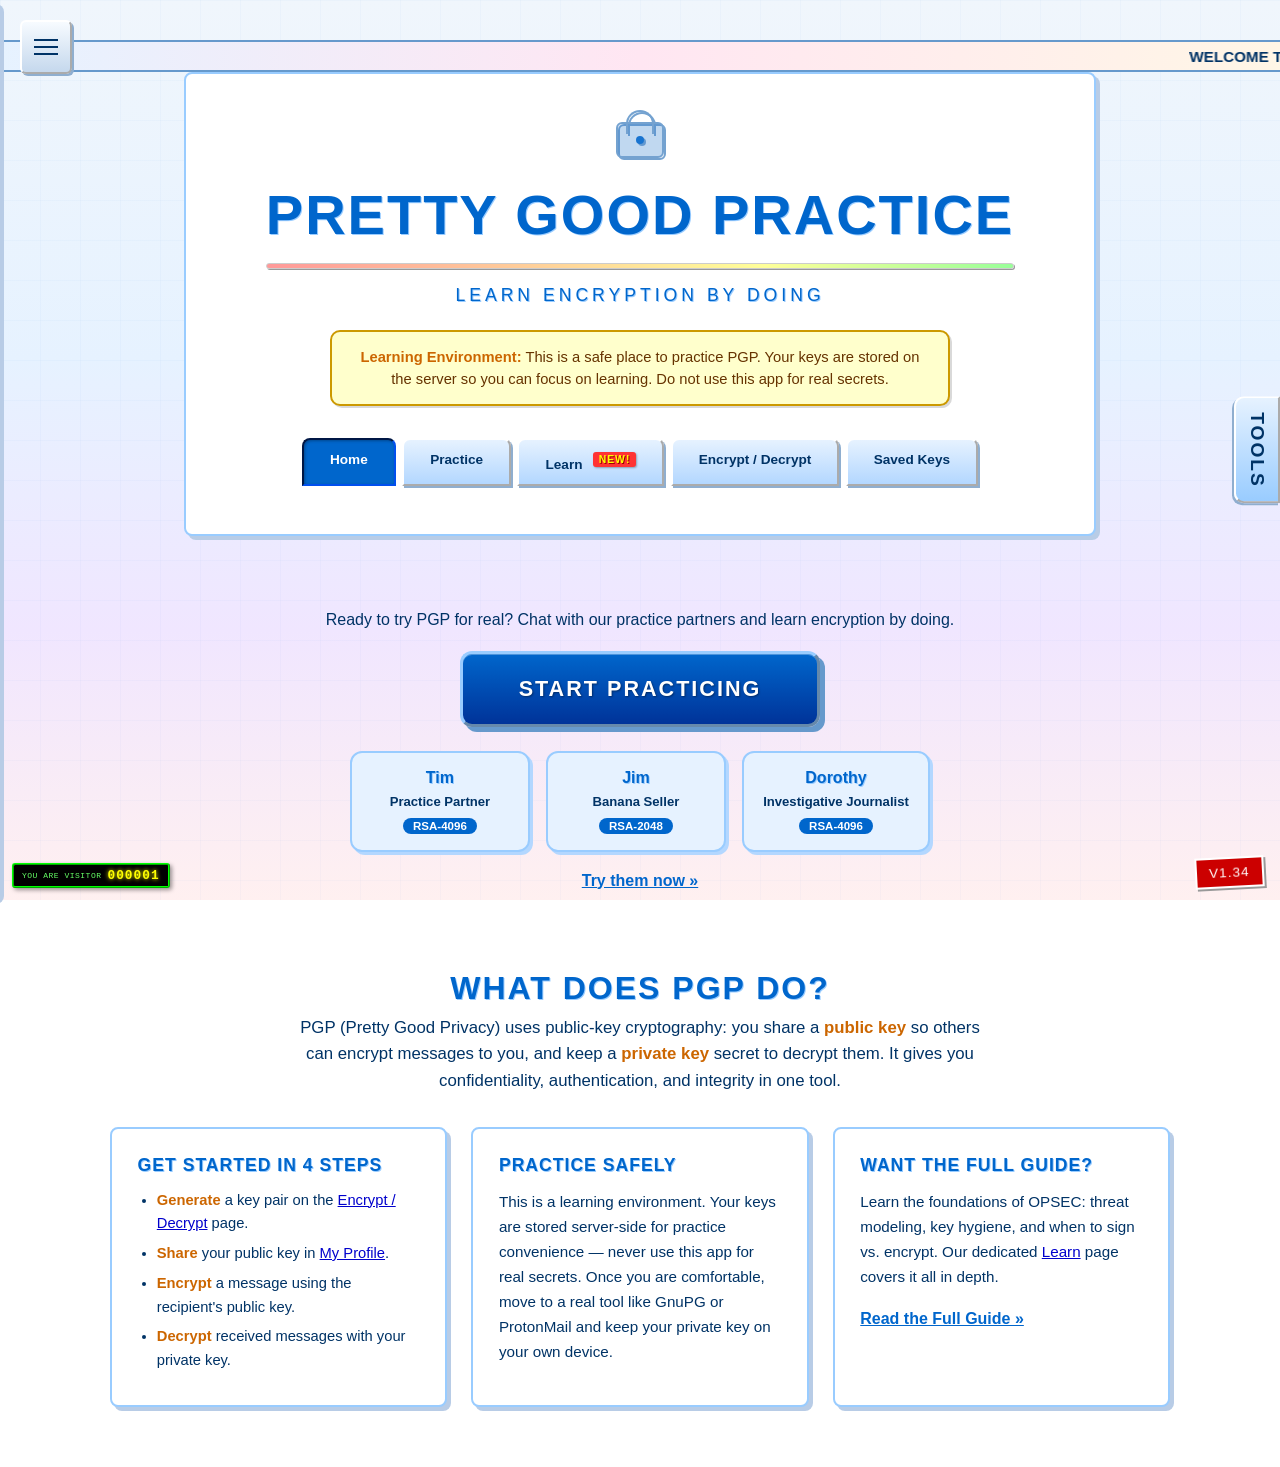
==== commit 53521661: "V1.34: fix learn right sidebar + spacious left sidebar nav - Fixed learn.html: missing </div> closin" ====
--- a/index.html
+++ b/index.html
@@ -366,6 +366,33 @@
 
         .logout-btn:hover {
             background: rgba(244, 67, 54, 0.3);
+        }
+
+        .sidebar-nav {
+            margin: 1.5rem 0;
+            display: flex;
+            flex-direction: column;
+            gap: 0;
+        }
+        .sidebar-nav a {
+            display: block;
+            padding: 16px 20px !important;
+            margin-bottom: 8px;
+            font-size: 0.9rem !important;
+            font-weight: bold;
+            border-radius: 10px !important;
+            text-decoration: none !important;
+            line-height: 1.4;
+            transition: all 0.2s ease;
+        }
+        .sidebar-nav a:hover {
+            transform: translateX(4px);
+        }
+        .sidebar-nav a.active {
+            background: linear-gradient(90deg, #0066cc, #003399) !important;
+            color: #ffffff !important;
+            border: 2px inset #99ccff !important;
+            box-shadow: inset 1px 1px 3px rgba(0,0,0,0.3) !important;
         }
 
         /* Main Content */
@@ -2008,7 +2035,7 @@
         checkAuth();
     </script>
     <script src="/intro.js"></script>
-    <div class="version-badge">V1.33</div>
+    <div class="version-badge">V1.34</div>
 <script src="/y2k-fun.js"></script>
 </body>
 </html>
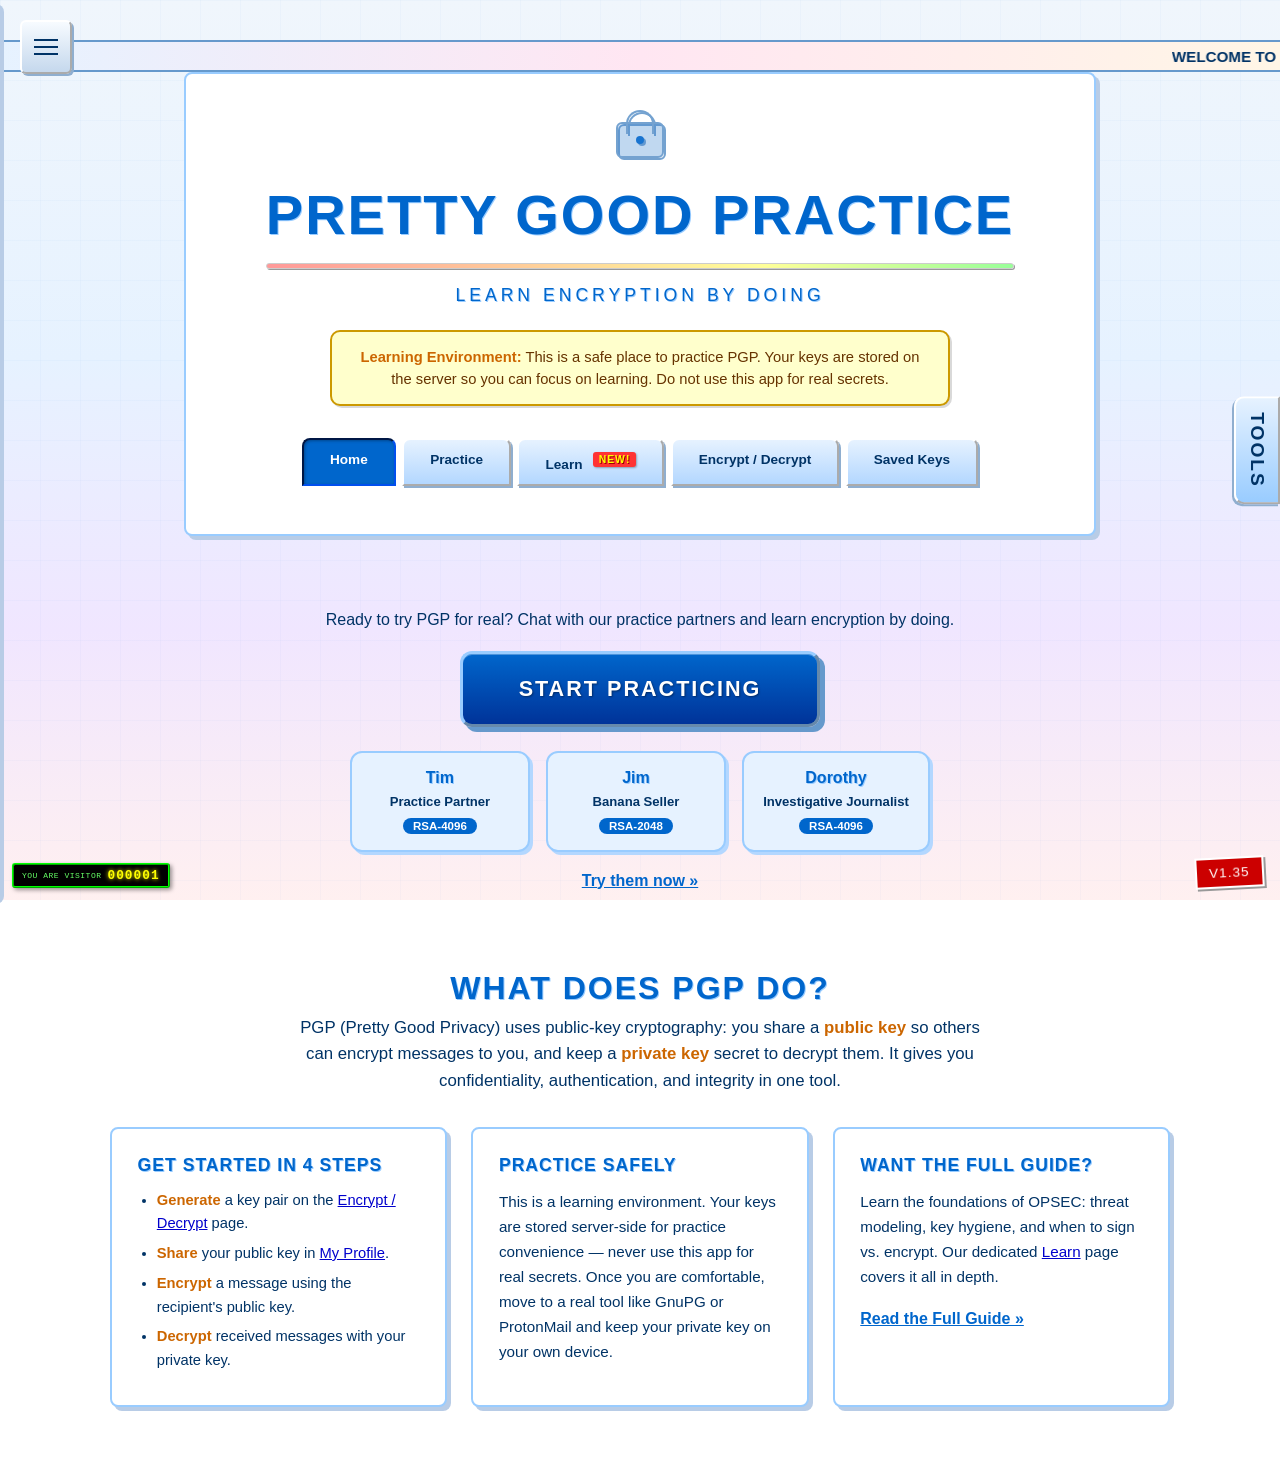
==== commit 2627bfea: "V1.35: fix intro modal readability and theme consistency - Lighter overlay (rgba(0,30,80,0.55) inste" ====
--- a/index.html
+++ b/index.html
@@ -2035,7 +2035,7 @@
         checkAuth();
     </script>
     <script src="/intro.js"></script>
-    <div class="version-badge">V1.34</div>
+    <div class="version-badge">V1.35</div>
 <script src="/y2k-fun.js"></script>
 </body>
 </html>
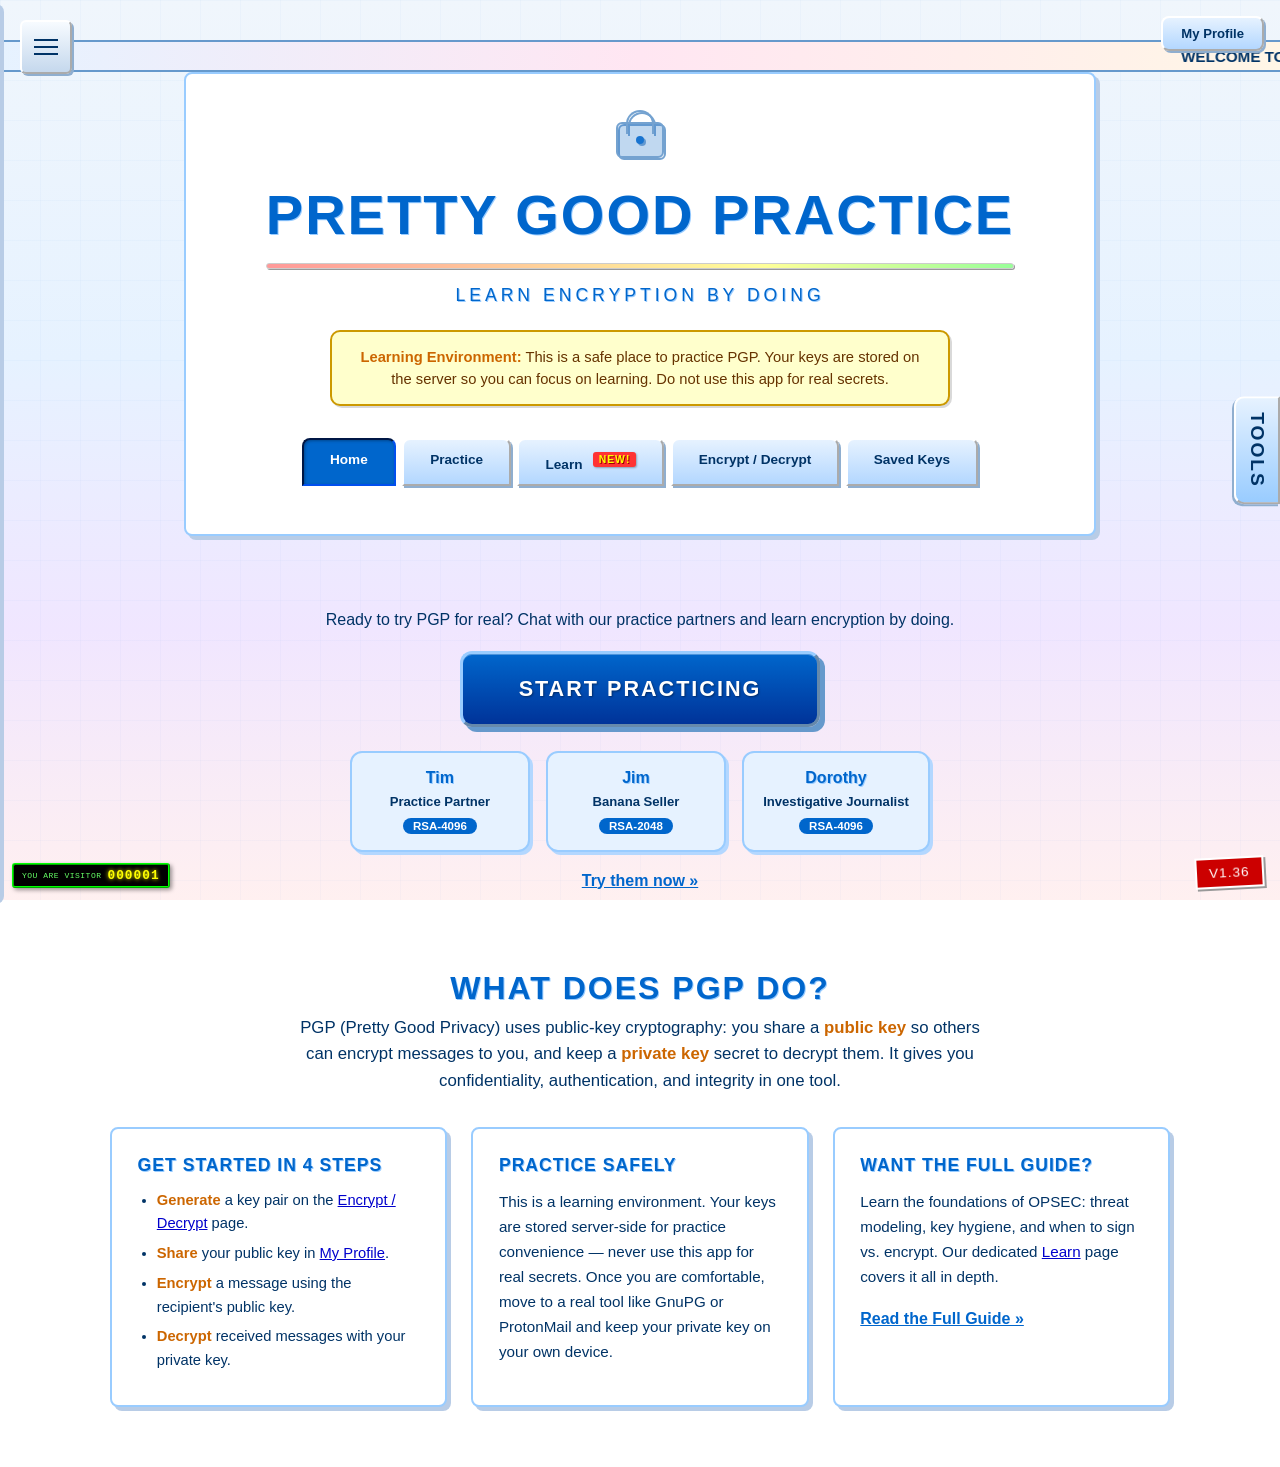
==== commit 0c787353: "V1.36: add top-right My Profile link to all 13 pages The profile-link-btn was missing from index.htm" ====
--- a/index.html
+++ b/index.html
@@ -1211,6 +1211,8 @@
         <span></span>
         <span></span>
     </button>
+
+    <a href="/profile.html" class="profile-link-btn">My Profile</a>
 
     <!-- Sidebar Overlay -->
     <div class="sidebar-overlay" id="overlay"></div>
@@ -2035,7 +2037,7 @@
         checkAuth();
     </script>
     <script src="/intro.js"></script>
-    <div class="version-badge">V1.35</div>
+    <div class="version-badge">V1.36</div>
 <script src="/y2k-fun.js"></script>
 </body>
 </html>
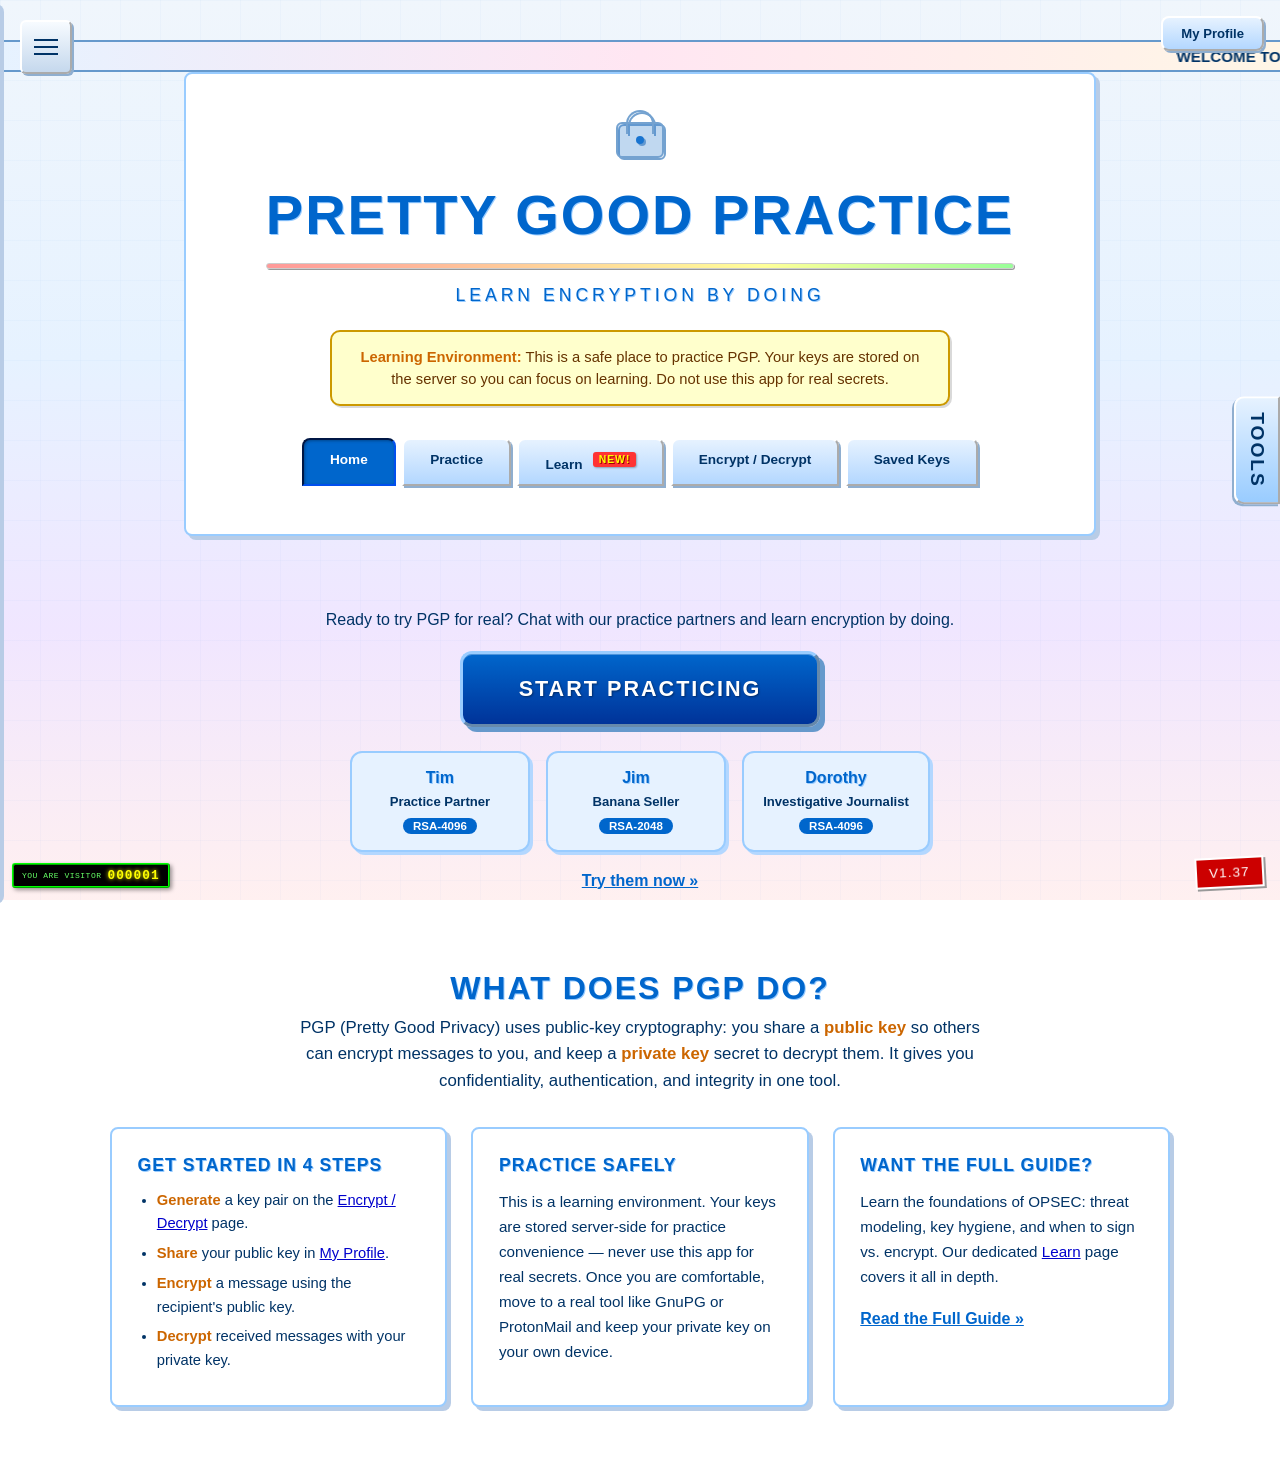
==== commit eb687e51: "V1.37: fix intro modal CSS being overridden by page styles The intro modal styles in intro.js were b" ====
--- a/index.html
+++ b/index.html
@@ -2037,7 +2037,7 @@
         checkAuth();
     </script>
     <script src="/intro.js"></script>
-    <div class="version-badge">V1.36</div>
+    <div class="version-badge">V1.37</div>
 <script src="/y2k-fun.js"></script>
 </body>
 </html>
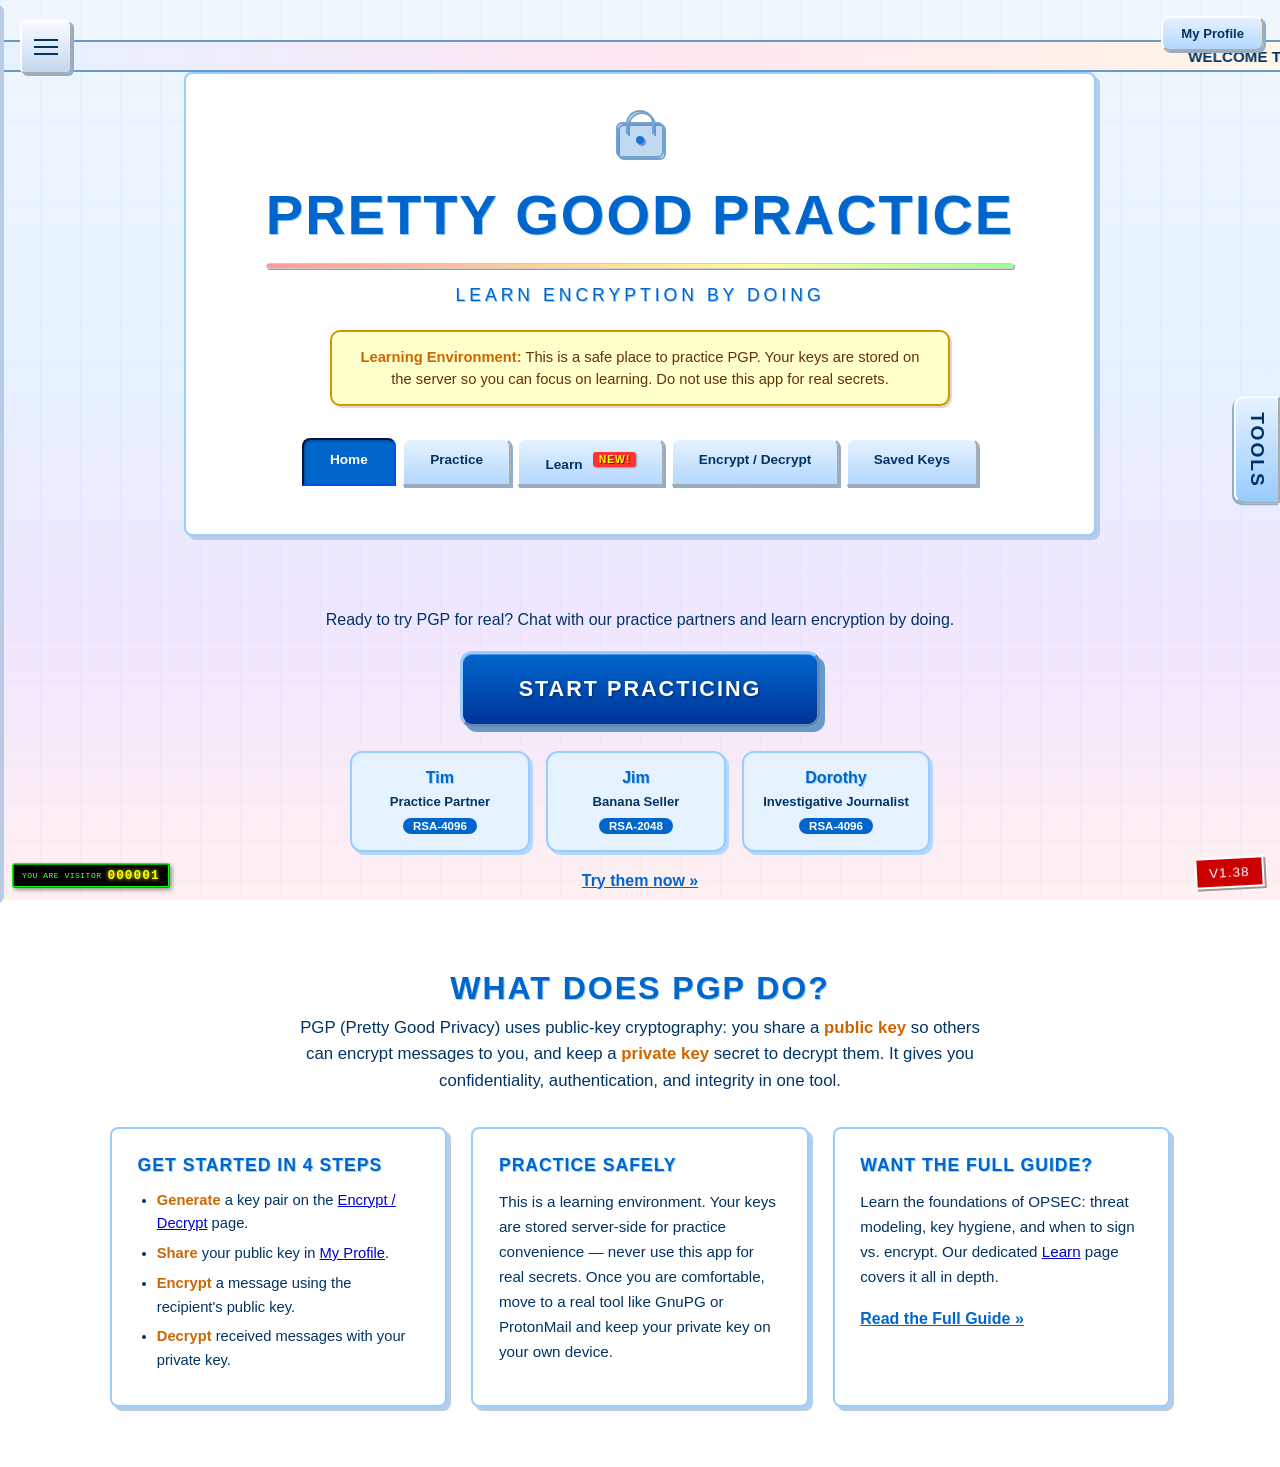
==== commit 21b97072: "V1.38: fix Tim bot key loading and practice decryption for all key types - Fixed init_practice_keys(" ====
--- a/index.html
+++ b/index.html
@@ -2037,7 +2037,7 @@
         checkAuth();
     </script>
     <script src="/intro.js"></script>
-    <div class="version-badge">V1.37</div>
+    <div class="version-badge">V1.38</div>
 <script src="/y2k-fun.js"></script>
 </body>
 </html>
